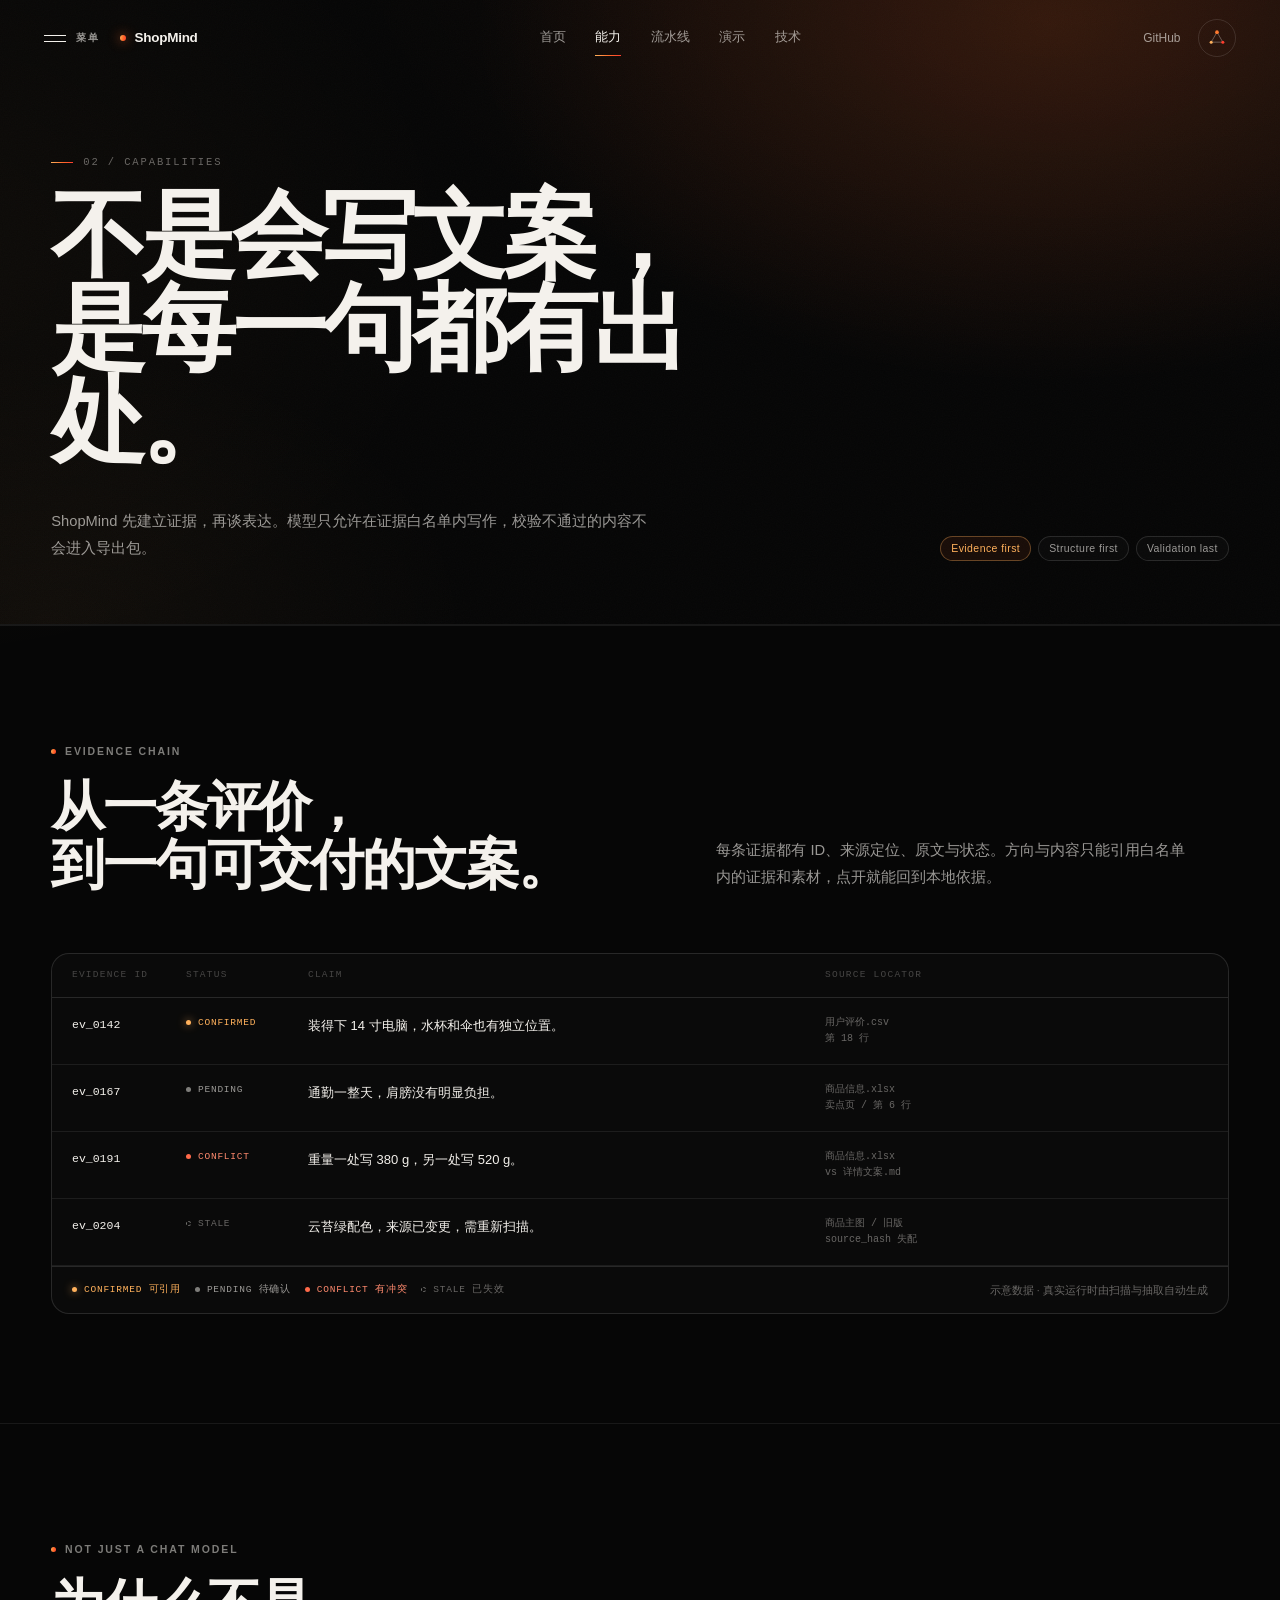
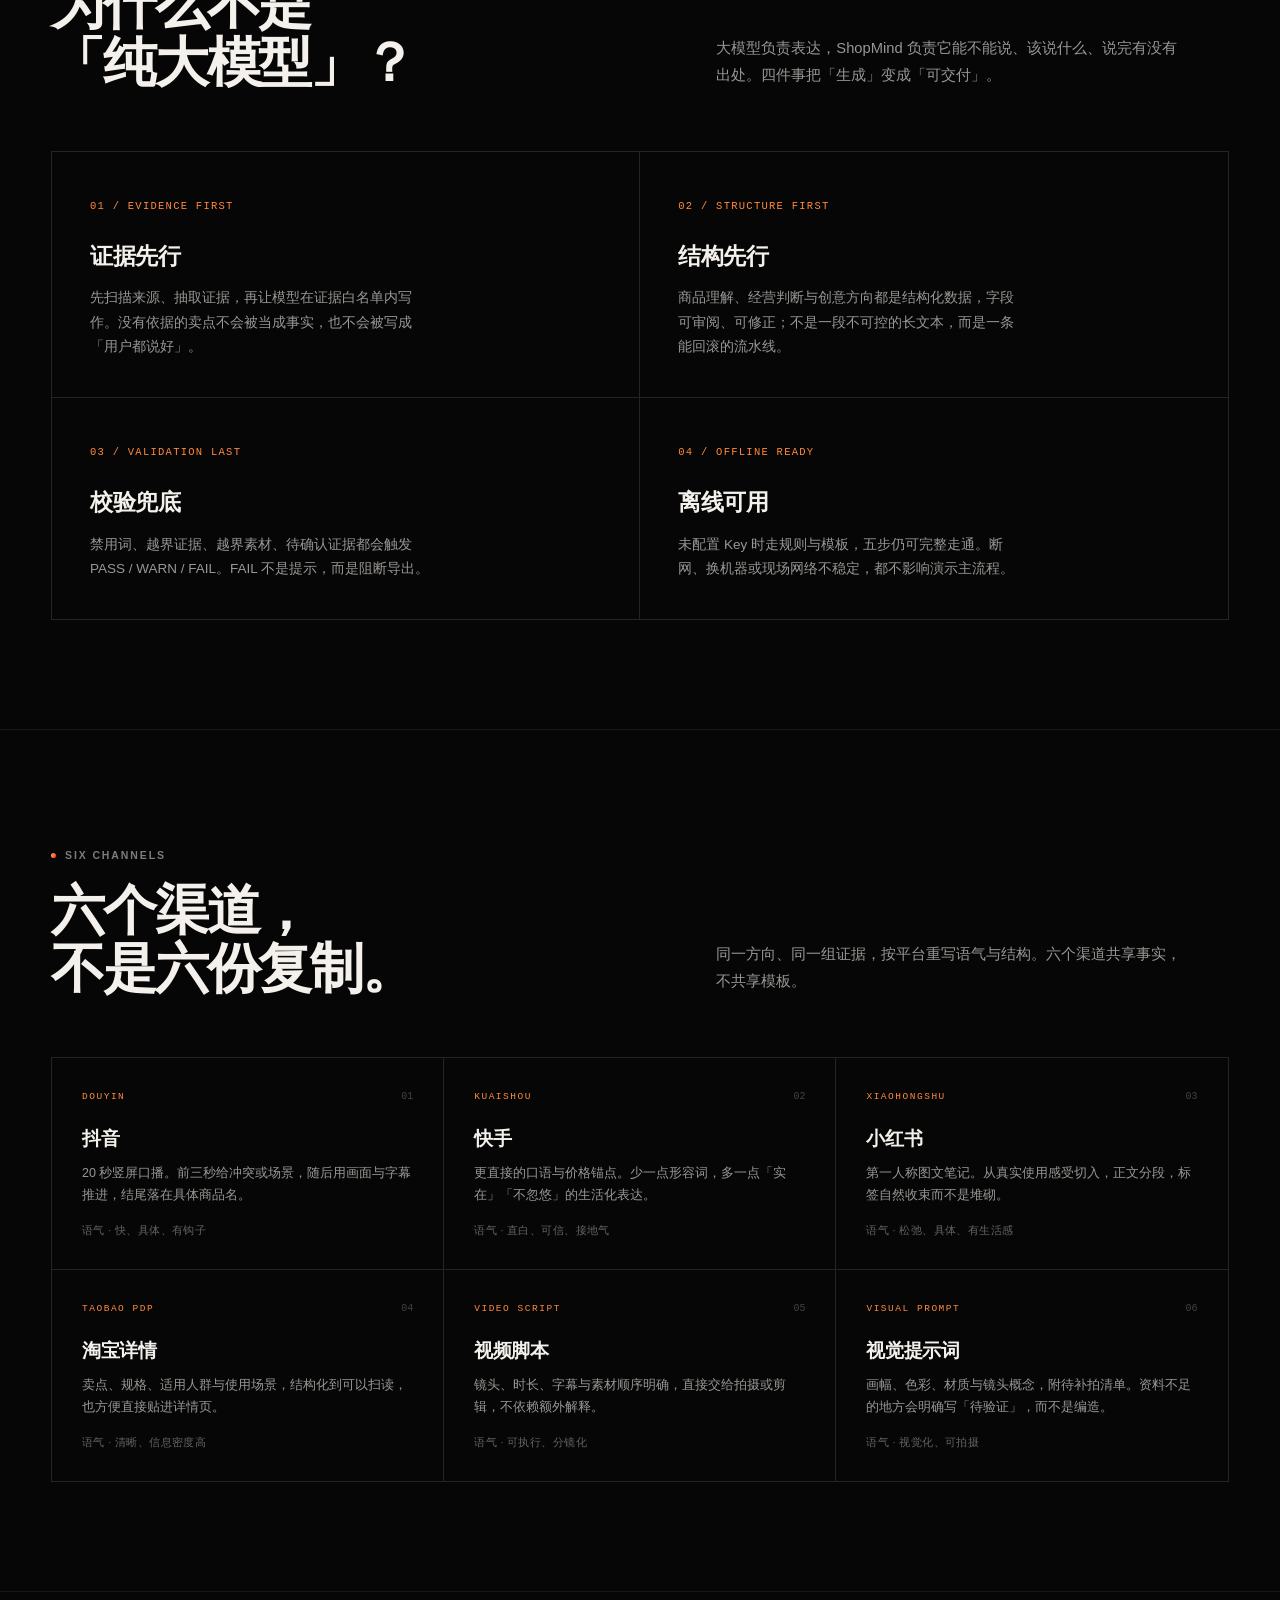
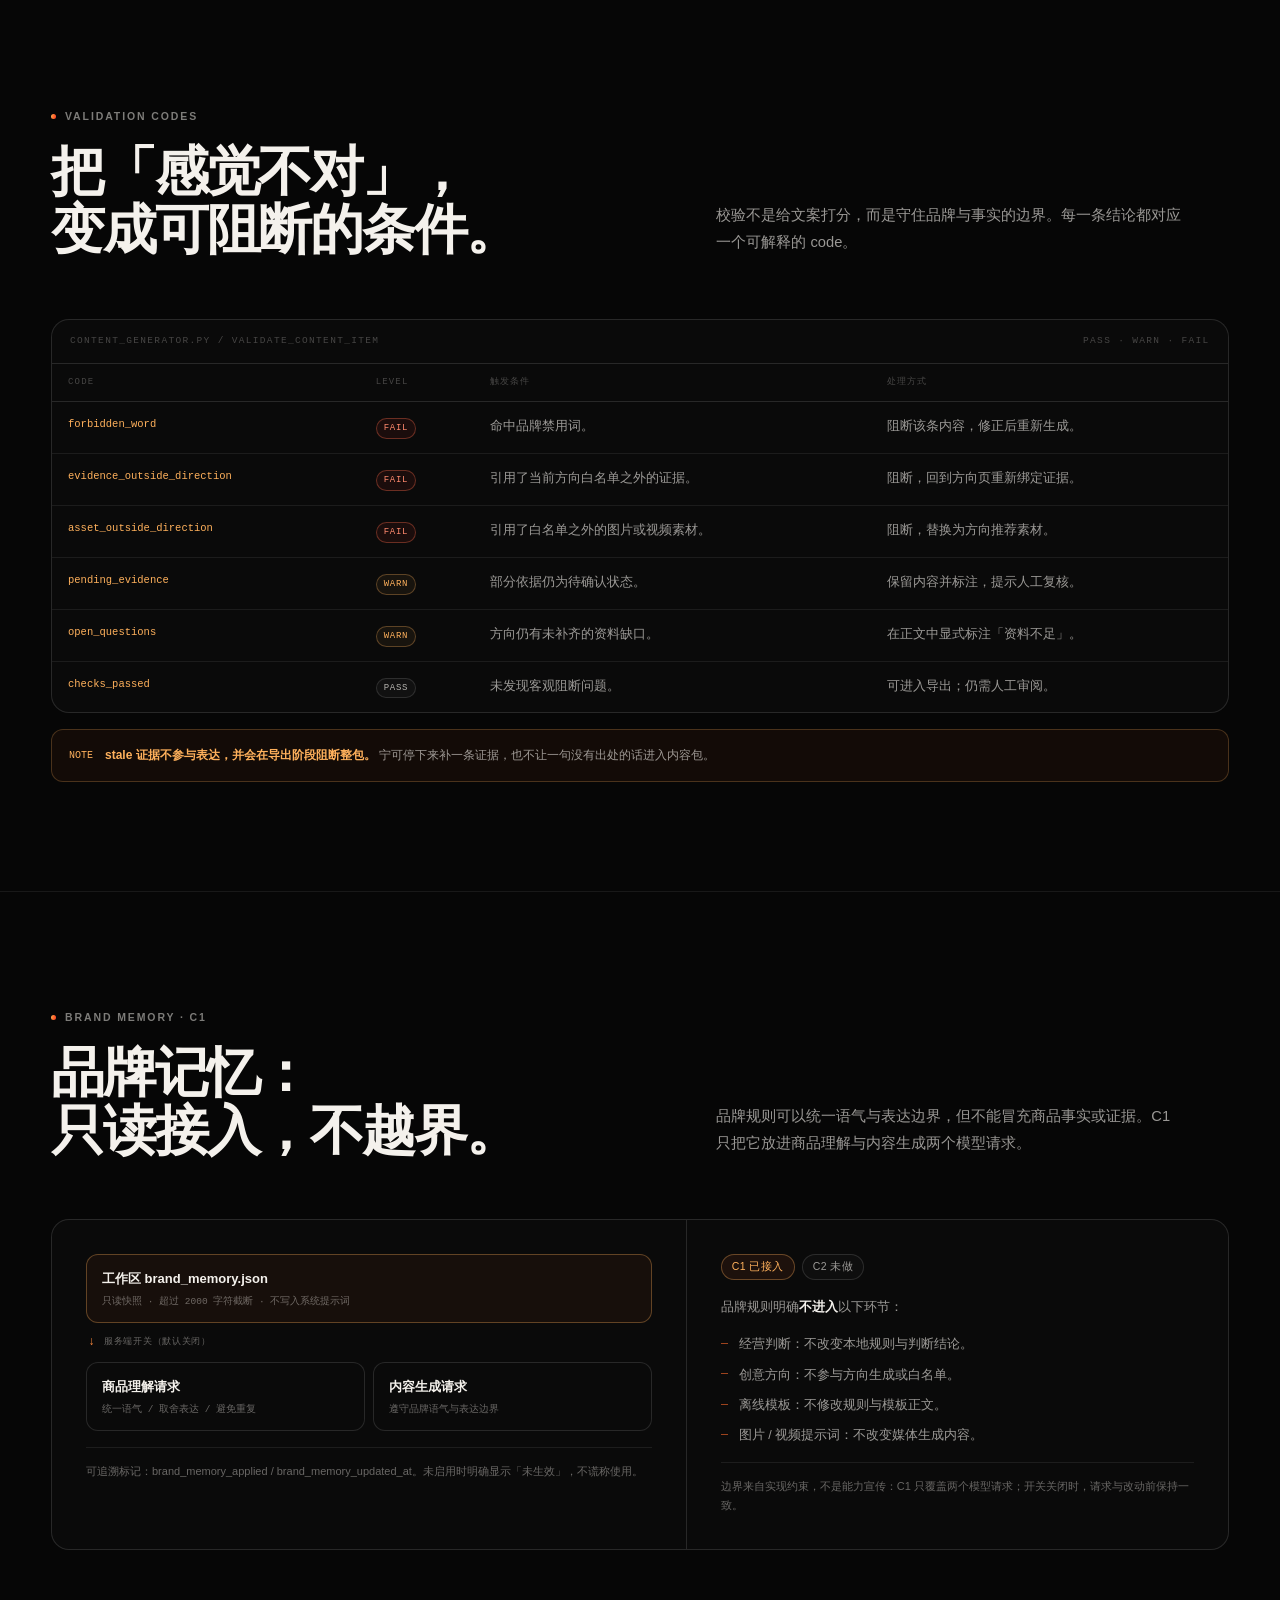
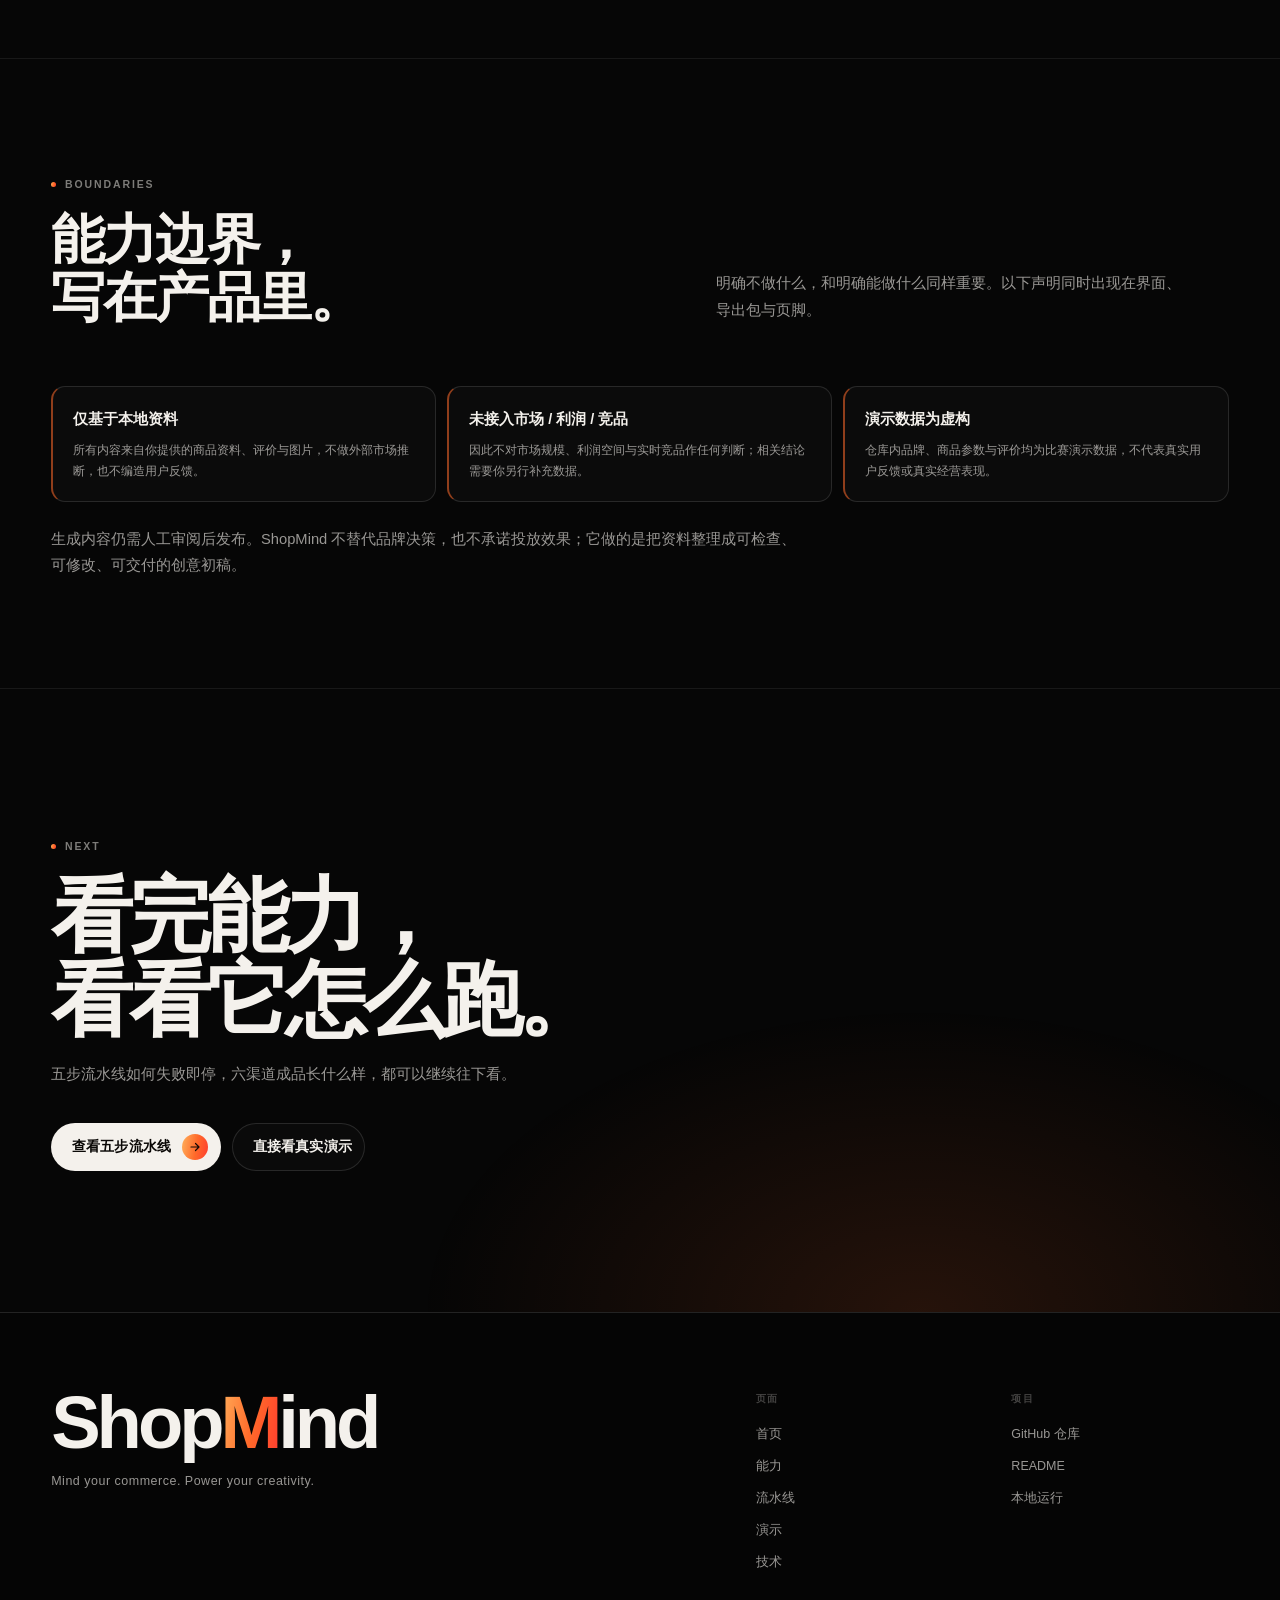
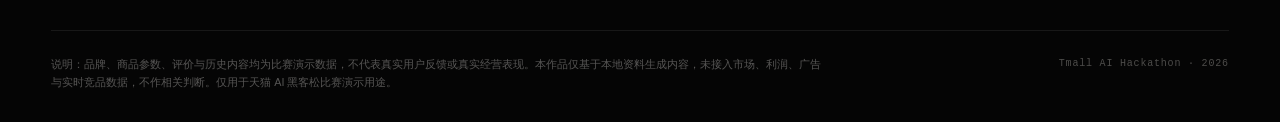
==== docs/capabilities.html @ 4673e5b2 "docs: 展示页改版为 5 页深色电影感站点，补时间预算口径 - 首页/能力/流水线/演示/技术拆为独立页面，共享深色设计系统与导航 - 首屏新增原生 Canvas 生成式橙色光场，支持减少动效与页" ====
<!DOCTYPE html>
<html lang="zh-CN">
<head>
<meta charset="UTF-8">
<meta name="viewport" content="width=device-width, initial-scale=1.0">
<title>能力 · ShopMind | 证据链、六渠道与内容校验</title>
<meta name="description" content="ShopMind 的能力不是「会写文案」，而是证据先行、结构先行、校验兜底：证据状态、六渠道输出、校验码、品牌记忆 C1 边界与合规声明。">
<link rel="stylesheet" href="./assets/site.css">
</head>
<body>
<a class="skip-link" href="#main">跳到主要内容</a>

<header class="site-header" data-header>
  <div class="header-inner">
    <div class="header-left">
      <button class="menu-toggle" type="button" aria-expanded="false" aria-controls="site-menu" data-menu-toggle>
        <span class="menu-bars" aria-hidden="true"><i></i><i></i></span>
        <span>菜单</span>
      </button>
      <a class="brand" href="index.html" aria-label="ShopMind 首页">
        <span class="brand-dot" aria-hidden="true"></span>
        <span>ShopMind</span>
      </a>
    </div>
    <nav class="desktop-nav" aria-label="主要导航">
      <a href="index.html">首页</a>
      <a href="capabilities.html" class="is-active" aria-current="page">能力</a>
      <a href="pipeline.html">流水线</a>
      <a href="demo.html">演示</a>
      <a href="tech.html">技术</a>
    </nav>
    <div class="header-right">
      <a class="header-gh" href="https://github.com/halou02/shopmind-demo" target="_blank" rel="noopener">GitHub</a>
      <a class="node-logo" href="index.html" aria-label="ShopMind 首页">
        <svg width="20" height="20" viewBox="0 0 24 24" fill="none" aria-hidden="true">
          <path d="M12 5 5 17M12 5l7 12M5 17h14" stroke="rgba(244,241,236,.42)" stroke-width=".9"/>
          <circle cx="12" cy="5" r="2.2" fill="#ff7a2f"/>
          <circle cx="5" cy="17" r="1.8" fill="#ffb15c"/>
          <circle cx="19" cy="17" r="1.8" fill="#ff3d2e"/>
        </svg>
      </a>
    </div>
  </div>
</header>

<div class="menu-overlay" id="site-menu" hidden>
  <div class="menu-inner">
    <div class="menu-top">
      <span class="menu-label">SHOPMIND / INDEX</span>
      <button class="menu-close" type="button" data-menu-close aria-label="关闭菜单">
        <span aria-hidden="true"></span><span aria-hidden="true"></span>
      </button>
    </div>
    <nav class="menu-nav" aria-label="全站导航">
      <a class="menu-link" href="index.html"><span class="num">01</span>首页<small>Home</small></a>
      <a class="menu-link" href="capabilities.html" aria-current="page"><span class="num">02</span>能力<small>Capabilities</small></a>
      <a class="menu-link" href="pipeline.html"><span class="num">03</span>流水线<small>Pipeline</small></a>
      <a class="menu-link" href="demo.html"><span class="num">04</span>演示<small>Live Demo</small></a>
      <a class="menu-link" href="tech.html"><span class="num">05</span>技术<small>Technology</small></a>
    </nav>
    <div class="menu-foot">
      <p>本地优先的 AI 商品创意导演。把你已经拥有的资料，变成一套可交付、可回溯的六渠道创意包。</p>
      <a class="btn btn-ghost btn-small" href="https://github.com/halou02/shopmind-demo" target="_blank" rel="noopener">
        GitHub 仓库
        <span class="arrow"><svg width="11" height="11" viewBox="0 0 12 12" fill="none" aria-hidden="true"><path d="M2 6h8M6.5 2.5 10 6l-3.5 3.5" stroke="currentColor" stroke-width="1.2" stroke-linecap="round" stroke-linejoin="round"/></svg></span>
      </a>
    </div>
  </div>
</div>

<main id="main" class="page-main">

  <section class="page-hero">
    <div class="container">
      <div class="page-index"><i aria-hidden="true"></i>02 / CAPABILITIES</div>
      <h1>不是会写文案，<br>是每一句都有出处。</h1>
      <div class="page-hero-foot">
        <p class="lead">ShopMind 先建立证据，再谈表达。模型只允许在证据白名单内写作，校验不通过的内容不会进入导出包。</p>
        <div class="page-meta">
          <span class="chip chip-accent">Evidence first</span>
          <span class="chip">Structure first</span>
          <span class="chip">Validation last</span>
        </div>
      </div>
    </div>
  </section>

  <!-- EVIDENCE -->
  <section class="section">
    <div class="container">
      <div class="section-head" data-reveal>
        <div>
          <p class="eyebrow"><span class="dot"></span>Evidence Chain</p>
          <h2>从一条评价，<br>到一句可交付的文案。</h2>
        </div>
        <p class="lead">每条证据都有 ID、来源定位、原文与状态。方向与内容只能引用白名单内的证据和素材，点开就能回到本地依据。</p>
      </div>

      <div class="evidence-board" data-reveal>
        <div class="evidence-head">
          <span>Evidence ID</span>
          <span>Status</span>
          <span>Claim</span>
          <span>Source locator</span>
        </div>
        <div class="evidence-row">
          <span class="ev-id">ev_0142</span>
          <span class="status confirmed"><i aria-hidden="true"></i>confirmed</span>
          <span class="ev-claim">装得下 14 寸电脑，水杯和伞也有独立位置。</span>
          <span class="ev-loc">用户评价.csv<br>第 18 行</span>
        </div>
        <div class="evidence-row">
          <span class="ev-id">ev_0167</span>
          <span class="status pending"><i aria-hidden="true"></i>pending</span>
          <span class="ev-claim">通勤一整天，肩膀没有明显负担。</span>
          <span class="ev-loc">商品信息.xlsx<br>卖点页 / 第 6 行</span>
        </div>
        <div class="evidence-row">
          <span class="ev-id">ev_0191</span>
          <span class="status conflict"><i aria-hidden="true"></i>conflict</span>
          <span class="ev-claim">重量一处写 380 g，另一处写 520 g。</span>
          <span class="ev-loc">商品信息.xlsx<br>vs 详情文案.md</span>
        </div>
        <div class="evidence-row">
          <span class="ev-id">ev_0204</span>
          <span class="status stale"><i aria-hidden="true"></i>stale</span>
          <span class="ev-claim">云苔绿配色，来源已变更，需重新扫描。</span>
          <span class="ev-loc">商品主图 / 旧版<br>source_hash 失配</span>
        </div>
        <div class="evidence-foot">
          <div class="legend">
            <span class="status confirmed"><i aria-hidden="true"></i>confirmed 可引用</span>
            <span class="status pending"><i aria-hidden="true"></i>pending 待确认</span>
            <span class="status conflict"><i aria-hidden="true"></i>conflict 有冲突</span>
            <span class="status stale"><i aria-hidden="true"></i>stale 已失效</span>
          </div>
          <span>示意数据 · 真实运行时由扫描与抽取自动生成</span>
        </div>
      </div>
    </div>
  </section>

  <!-- WHY NOT PURE LLM -->
  <section class="section">
    <div class="container">
      <div class="section-head" data-reveal>
        <div>
          <p class="eyebrow"><span class="dot"></span>Not Just a Chat Model</p>
          <h2>为什么不是<br>「纯大模型」？</h2>
        </div>
        <p class="lead">大模型负责表达，ShopMind 负责它能不能说、该说什么、说完有没有出处。四件事把「生成」变成「可交付」。</p>
      </div>

      <div class="principle-grid" data-reveal>
        <div class="principle">
          <span class="p-num">01 / EVIDENCE FIRST</span>
          <h3>证据先行</h3>
          <p>先扫描来源、抽取证据，再让模型在证据白名单内写作。没有依据的卖点不会被当成事实，也不会被写成「用户都说好」。</p>
        </div>
        <div class="principle">
          <span class="p-num">02 / STRUCTURE FIRST</span>
          <h3>结构先行</h3>
          <p>商品理解、经营判断与创意方向都是结构化数据，字段可审阅、可修正；不是一段不可控的长文本，而是一条能回滚的流水线。</p>
        </div>
        <div class="principle">
          <span class="p-num">03 / VALIDATION LAST</span>
          <h3>校验兜底</h3>
          <p>禁用词、越界证据、越界素材、待确认证据都会触发 PASS / WARN / FAIL。FAIL 不是提示，而是阻断导出。</p>
        </div>
        <div class="principle">
          <span class="p-num">04 / OFFLINE READY</span>
          <h3>离线可用</h3>
          <p>未配置 Key 时走规则与模板，五步仍可完整走通。断网、换机器或现场网络不稳定，都不影响演示主流程。</p>
        </div>
      </div>
    </div>
  </section>

  <!-- SIX CHANNELS -->
  <section class="section">
    <div class="container">
      <div class="section-head" data-reveal>
        <div>
          <p class="eyebrow"><span class="dot"></span>Six Channels</p>
          <h2>六个渠道，<br>不是六份复制。</h2>
        </div>
        <p class="lead">同一方向、同一组证据，按平台重写语气与结构。六个渠道共享事实，不共享模板。</p>
      </div>

      <div class="channel-grid" data-reveal>
        <div class="channel-cell">
          <div class="ch-top"><span class="ch-en">Douyin</span><span class="ch-num">01</span></div>
          <h3>抖音</h3>
          <p>20 秒竖屏口播。前三秒给冲突或场景，随后用画面与字幕推进，结尾落在具体商品名。</p>
          <div class="ch-out">语气 · 快、具体、有钩子</div>
        </div>
        <div class="channel-cell">
          <div class="ch-top"><span class="ch-en">Kuaishou</span><span class="ch-num">02</span></div>
          <h3>快手</h3>
          <p>更直接的口语与价格锚点。少一点形容词，多一点「实在」「不忽悠」的生活化表达。</p>
          <div class="ch-out">语气 · 直白、可信、接地气</div>
        </div>
        <div class="channel-cell">
          <div class="ch-top"><span class="ch-en">Xiaohongshu</span><span class="ch-num">03</span></div>
          <h3>小红书</h3>
          <p>第一人称图文笔记。从真实使用感受切入，正文分段，标签自然收束而不是堆砌。</p>
          <div class="ch-out">语气 · 松弛、具体、有生活感</div>
        </div>
        <div class="channel-cell">
          <div class="ch-top"><span class="ch-en">Taobao PDP</span><span class="ch-num">04</span></div>
          <h3>淘宝详情</h3>
          <p>卖点、规格、适用人群与使用场景，结构化到可以扫读，也方便直接贴进详情页。</p>
          <div class="ch-out">语气 · 清晰、信息密度高</div>
        </div>
        <div class="channel-cell">
          <div class="ch-top"><span class="ch-en">Video Script</span><span class="ch-num">05</span></div>
          <h3>视频脚本</h3>
          <p>镜头、时长、字幕与素材顺序明确，直接交给拍摄或剪辑，不依赖额外解释。</p>
          <div class="ch-out">语气 · 可执行、分镜化</div>
        </div>
        <div class="channel-cell">
          <div class="ch-top"><span class="ch-en">Visual Prompt</span><span class="ch-num">06</span></div>
          <h3>视觉提示词</h3>
          <p>画幅、色彩、材质与镜头概念，附待补拍清单。资料不足的地方会明确写「待验证」，而不是编造。</p>
          <div class="ch-out">语气 · 视觉化、可拍摄</div>
        </div>
      </div>
    </div>
  </section>

  <!-- VALIDATION -->
  <section class="section">
    <div class="container">
      <div class="section-head" data-reveal>
        <div>
          <p class="eyebrow"><span class="dot"></span>Validation Codes</p>
          <h2>把「感觉不对」，<br>变成可阻断的条件。</h2>
        </div>
        <p class="lead">校验不是给文案打分，而是守住品牌与事实的边界。每一条结论都对应一个可解释的 code。</p>
      </div>

      <div class="code-wrap" data-reveal>
        <div class="code-head">
          <span>content_generator.py / validate_content_item</span>
          <span>PASS · WARN · FAIL</span>
        </div>
        <table class="code-table">
          <thead>
            <tr>
              <th>Code</th>
              <th>Level</th>
              <th>触发条件</th>
              <th>处理方式</th>
            </tr>
          </thead>
          <tbody>
            <tr>
              <td><code>forbidden_word</code></td>
              <td><span class="level fail">FAIL</span></td>
              <td>命中品牌禁用词。</td>
              <td>阻断该条内容，修正后重新生成。</td>
            </tr>
            <tr>
              <td><code>evidence_outside_direction</code></td>
              <td><span class="level fail">FAIL</span></td>
              <td>引用了当前方向白名单之外的证据。</td>
              <td>阻断，回到方向页重新绑定证据。</td>
            </tr>
            <tr>
              <td><code>asset_outside_direction</code></td>
              <td><span class="level fail">FAIL</span></td>
              <td>引用了白名单之外的图片或视频素材。</td>
              <td>阻断，替换为方向推荐素材。</td>
            </tr>
            <tr>
              <td><code>pending_evidence</code></td>
              <td><span class="level warn">WARN</span></td>
              <td>部分依据仍为待确认状态。</td>
              <td>保留内容并标注，提示人工复核。</td>
            </tr>
            <tr>
              <td><code>open_questions</code></td>
              <td><span class="level warn">WARN</span></td>
              <td>方向仍有未补齐的资料缺口。</td>
              <td>在正文中显式标注「资料不足」。</td>
            </tr>
            <tr>
              <td><code>checks_passed</code></td>
              <td><span class="level pass">PASS</span></td>
              <td>未发现客观阻断问题。</td>
              <td>可进入导出；仍需人工审阅。</td>
            </tr>
          </tbody>
        </table>
      </div>

      <div class="callout mt-16" data-reveal>
        <span class="co-mark">NOTE</span>
        <span><b>stale 证据不参与表达，并会在导出阶段阻断整包。</b> 宁可停下来补一条证据，也不让一句没有出处的话进入内容包。</span>
      </div>
    </div>
  </section>

  <!-- BRAND MEMORY -->
  <section class="section">
    <div class="container">
      <div class="section-head" data-reveal>
        <div>
          <p class="eyebrow"><span class="dot"></span>Brand Memory · C1</p>
          <h2>品牌记忆：<br>只读接入，不越界。</h2>
        </div>
        <p class="lead">品牌规则可以统一语气与表达边界，但不能冒充商品事实或证据。C1 只把它放进商品理解与内容生成两个模型请求。</p>
      </div>

      <div class="memory-panel" data-reveal>
        <div class="memory-flow">
          <div class="mem-node primary">
            <b>工作区 brand_memory.json</b>
            <span>只读快照 · 超过 2000 字符截断 · 不写入系统提示词</span>
          </div>
          <div class="mem-arrow">服务端开关（默认关闭）</div>
          <div class="mem-branch">
            <div class="mem-node">
              <b>商品理解请求</b>
              <span>统一语气 / 取舍表达 / 避免重复</span>
            </div>
            <div class="mem-node">
              <b>内容生成请求</b>
              <span>遵守品牌语气与表达边界</span>
            </div>
          </div>
          <div class="memory-note">可追溯标记：brand_memory_applied / brand_memory_updated_at。未启用时明确显示「未生效」，不谎称使用。</div>
        </div>
        <div class="memory-boundary">
          <div class="chip-row">
            <span class="chip chip-accent">C1 已接入</span>
            <span class="chip">C2 未做</span>
          </div>
          <p class="lead mt-16 fs-12">品牌规则明确<strong class="ink">不进入</strong>以下环节：</p>
          <ul class="boundary-list">
            <li>经营判断：不改变本地规则与判断结论。</li>
            <li>创意方向：不参与方向生成或白名单。</li>
            <li>离线模板：不修改规则与模板正文。</li>
            <li>图片 / 视频提示词：不改变媒体生成内容。</li>
          </ul>
          <div class="memory-note">边界来自实现约束，不是能力宣传：C1 只覆盖两个模型请求；开关关闭时，请求与改动前保持一致。</div>
        </div>
      </div>
    </div>
  </section>

  <!-- BOUNDARY -->
  <section class="section">
    <div class="container">
      <div class="section-head" data-reveal>
        <div>
          <p class="eyebrow"><span class="dot"></span>Boundaries</p>
          <h2>能力边界，<br>写在产品里。</h2>
        </div>
        <p class="lead">明确不做什么，和明确能做什么同样重要。以下声明同时出现在界面、导出包与页脚。</p>
      </div>

      <div class="boundary-grid" data-reveal>
        <div class="boundary-card">
          <h3>仅基于本地资料</h3>
          <p>所有内容来自你提供的商品资料、评价与图片，不做外部市场推断，也不编造用户反馈。</p>
        </div>
        <div class="boundary-card">
          <h3>未接入市场 / 利润 / 竞品</h3>
          <p>因此不对市场规模、利润空间与实时竞品作任何判断；相关结论需要你另行补充数据。</p>
        </div>
        <div class="boundary-card">
          <h3>演示数据为虚构</h3>
          <p>仓库内品牌、商品参数与评价均为比赛演示数据，不代表真实用户反馈或真实经营表现。</p>
        </div>
      </div>

      <p class="lead mt-24 maxw-760" data-reveal>生成内容仍需人工审阅后发布。ShopMind 不替代品牌决策，也不承诺投放效果；它做的是把资料整理成可检查、可修改、可交付的创意初稿。</p>
    </div>
  </section>

  <section class="final-cta">
    <div class="container">
      <p class="eyebrow" data-reveal><span class="dot"></span>Next</p>
      <h2 data-reveal>看完能力，<br>看看它怎么跑。</h2>
      <p class="lead" data-reveal>五步流水线如何失败即停，六渠道成品长什么样，都可以继续往下看。</p>
      <div class="cta-actions" data-reveal>
        <a class="btn btn-light" href="pipeline.html">
          查看五步流水线
          <span class="arrow"><svg width="12" height="12" viewBox="0 0 12 12" fill="none" aria-hidden="true"><path d="M2 6h8M6.5 2.5 10 6l-3.5 3.5" stroke="currentColor" stroke-width="1.2" stroke-linecap="round" stroke-linejoin="round"/></svg></span>
        </a>
        <a class="btn btn-ghost" href="demo.html">直接看真实演示</a>
      </div>
    </div>
  </section>

</main>

<footer class="site-footer">
  <div class="container">
    <div class="footer-top">
      <div>
        <p class="footer-word">Shop<span class="wm-m">M</span>ind</p>
        <p class="footer-line">Mind your commerce. Power your creativity.</p>
      </div>
      <div class="footer-cols">
        <div>
          <p class="footer-label">页面</p>
          <a href="index.html">首页</a>
          <a href="capabilities.html">能力</a>
          <a href="pipeline.html">流水线</a>
          <a href="demo.html">演示</a>
          <a href="tech.html">技术</a>
        </div>
        <div>
          <p class="footer-label">项目</p>
          <a href="https://github.com/halou02/shopmind-demo" target="_blank" rel="noopener">GitHub 仓库</a>
          <a href="https://github.com/halou02/shopmind-demo#readme" target="_blank" rel="noopener">README</a>
          <a href="tech.html#run">本地运行</a>
        </div>
      </div>
    </div>
    <div class="footer-bottom">
      <p class="disclaimer">说明：品牌、商品参数、评价与历史内容均为比赛演示数据，不代表真实用户反馈或真实经营表现。本作品仅基于本地资料生成内容，未接入市场、利润、广告与实时竞品数据，不作相关判断。仅用于天猫 AI 黑客松比赛演示用途。</p>
      <p class="copyright">Tmall AI Hackathon · 2026</p>
    </div>
  </div>
</footer>

<script src="./assets/site.js" defer></script>
</body>
</html>
---- docs/assets/site.css ----
/* ==========================================================================
   ShopMind — site.css
   Dark cinematic design system for the 5-page GitHub Pages showcase.
   No external fonts, no build step.
   ========================================================================== */

:root{
  --bg:#060606;
  --bg-2:#0b0b0c;
  --bg-3:#101011;
  --ink:#f4f1ec;
  --muted:rgba(244,241,236,.62);
  --faint:rgba(244,241,236,.4);
  --ghost:rgba(244,241,236,.26);
  --line:rgba(255,255,255,.12);
  --line-soft:rgba(255,255,255,.075);
  --card:rgba(255,255,255,.035);
  --card-hover:rgba(255,255,255,.05);
  --orange:#ff8a3d;
  --orange-bright:#ffb15c;
  --orange-deep:#ff6a2a;
  --red:#ff3d2e;
  --grad:linear-gradient(100deg,#ffb15c 0%,#ff6a2a 54%,#ff3d2e 100%);
  --r:18px;
  --r-lg:24px;
  --sans:"Segoe UI","PingFang SC","Microsoft YaHei",sans-serif;
  --mono:ui-monospace,SFMono-Regular,Menlo,Consolas,"Liberation Mono",monospace;
  --max:1320px;
  --pad:clamp(20px,4vw,56px);
  --ease:cubic-bezier(.22,.61,.36,1);
}

*,*::before,*::after{box-sizing:border-box}
[hidden]{display:none!important}
html{-webkit-text-size-adjust:100%;scroll-behavior:smooth}
body{
  margin:0;
  background:
    radial-gradient(1200px 760px at 84% -12%, rgba(255,106,42,.06), transparent 62%),
    radial-gradient(900px 700px at -6% 28%, rgba(255,177,92,.035), transparent 60%),
    var(--bg);
  background-attachment:fixed;
  color:var(--ink);
  font-family:var(--sans);
  font-size:16px;
  line-height:1.75;
  -webkit-font-smoothing:antialiased;
  text-rendering:optimizeLegibility;
  overflow-x:hidden;
}
img,video{display:block;max-width:100%}
a{color:inherit;text-decoration:none}
button{font:inherit;color:inherit}
ul,ol{margin:0;padding:0}
p{margin:0}
h1,h2,h3,h4{font-weight:800}
code,kbd,samp{font-family:var(--mono)}
::selection{background:#ff6a2a;color:#0a0604}
:focus-visible{outline:2px solid var(--orange-bright);outline-offset:3px;border-radius:4px}

.container{
  width:100%;
  max-width:var(--max);
  margin:0 auto;
  padding-inline:var(--pad);
}
.skip-link{
  position:fixed;left:16px;top:-80px;z-index:200;
  background:var(--ink);color:#090705;padding:10px 16px;border-radius:999px;
  font-size:13px;font-weight:700;transition:top .2s;
}
.skip-link:focus{top:14px}

/* ---------- Typography utilities ---------- */
.eyebrow{
  display:inline-flex;align-items:center;gap:9px;
  margin:0;font-size:10.5px;font-weight:700;line-height:1.4;
  letter-spacing:.18em;text-transform:uppercase;
  color:rgba(244,241,236,.5);
}
.eyebrow .dot{width:5px;height:5px;border-radius:50%;background:var(--grad);flex:0 0 auto}
.text-grad{
  background:var(--grad);
  -webkit-background-clip:text;background-clip:text;
  color:transparent;
}
@supports not ((-webkit-background-clip:text) or (background-clip:text)){
  .text-grad{color:var(--orange-deep);background:none}
}
.mono{font-family:var(--mono)}
.muted{color:var(--muted)}
.lead{font-size:clamp(14.5px,1.15vw,16.5px);line-height:1.8;color:var(--muted)}
.micro{font-size:11px;letter-spacing:.08em;color:var(--faint);line-height:1.6}

/* ---------- Buttons ---------- */
.btn{
  display:inline-flex;align-items:center;justify-content:center;gap:11px;
  min-height:46px;padding:10px 12px 10px 20px;
  border:1px solid transparent;border-radius:999px;
  font-size:13.5px;font-weight:650;line-height:1;letter-spacing:.01em;
  transition:background .22s,border-color .22s,color .22s,transform .22s;
  cursor:pointer;
}
.btn .arrow{
  width:26px;height:26px;border-radius:50%;
  display:grid;place-items:center;flex:0 0 auto;
  background:var(--grad);color:#140a05;
  transition:transform .25s var(--ease);
}
.btn:hover .arrow{transform:translateX(2px)}
.btn-light{background:var(--ink);color:#0a0806}
.btn-light:hover{background:#fff;transform:translateY(-1px)}
.btn-ghost{background:rgba(255,255,255,.02);border-color:var(--line);color:var(--ink)}
.btn-ghost:hover{border-color:rgba(255,255,255,.3);background:rgba(255,255,255,.055)}
.btn-ghost .arrow{background:rgba(255,255,255,.1);color:var(--ink)}
.btn-small{min-height:40px;padding:8px 10px 8px 16px;font-size:12.5px}
.text-link{
  display:inline-flex;align-items:center;gap:8px;
  font-size:12.5px;font-weight:600;color:var(--ink);
  border-bottom:1px solid rgba(255,177,92,.42);padding-bottom:3px;
  transition:color .2s,border-color .2s;
}
.text-link:hover{color:var(--orange-bright);border-color:var(--orange-deep)}
.text-link svg{flex:0 0 auto}

/* ---------- Header ---------- */
.site-header{
  position:fixed;inset:0 0 auto;z-index:80;
  border-bottom:1px solid transparent;
  transition:background .28s,border-color .28s,backdrop-filter .28s;
}
.site-header.is-scrolled{
  background:rgba(6,6,6,.78);
  border-bottom-color:var(--line);
  -webkit-backdrop-filter:blur(16px);backdrop-filter:blur(16px);
}
.header-inner{
  display:flex;align-items:center;justify-content:space-between;gap:24px;
  height:76px;max-width:1440px;margin:0 auto;
  padding-inline:clamp(18px,3.4vw,48px);
}
.header-left{display:flex;align-items:center;gap:20px;min-width:0}
.menu-toggle{
  display:inline-flex;align-items:center;gap:10px;
  background:none;border:0;padding:8px 0;cursor:pointer;
  color:var(--muted);font-size:10px;font-weight:700;
  letter-spacing:.2em;text-transform:uppercase;
  transition:color .2s;
}
.menu-toggle:hover{color:var(--ink)}
.menu-bars{width:22px;display:grid;gap:5px}
.menu-bars i{display:block;height:1px;background:var(--ink)}
.brand{display:inline-flex;align-items:center;gap:9px;font-size:13.5px;font-weight:800;letter-spacing:-.02em;white-space:nowrap}
.brand-dot{width:6px;height:6px;border-radius:50%;background:var(--grad);box-shadow:0 0 12px rgba(255,106,42,.85)}
.desktop-nav{display:flex;align-items:center;gap:clamp(16px,2.3vw,34px);font-size:12.5px;color:var(--muted)}
.desktop-nav a{position:relative;padding:7px 0;transition:color .2s}
.desktop-nav a::after{
  content:"";position:absolute;left:0;right:100%;bottom:0;height:1px;
  background:var(--grad);transition:right .28s var(--ease);
}
.desktop-nav a:hover{color:var(--ink)}
.desktop-nav a.is-active{color:var(--ink)}
.desktop-nav a.is-active::after{right:0}
.header-right{display:flex;align-items:center;gap:18px}
.header-gh{font-size:12px;color:var(--muted);transition:color .2s}
.header-gh:hover{color:var(--ink)}
.node-logo{
  width:38px;height:38px;border:1px solid var(--line);border-radius:50%;
  display:grid;place-items:center;
  transition:border-color .22s,transform .35s var(--ease),background .22s;
}
.node-logo:hover{border-color:rgba(255,106,42,.68);background:rgba(255,106,42,.06);transform:rotate(9deg)}
@media(max-width:980px){
  .desktop-nav,.header-gh{display:none}
}

/* ---------- Menu overlay ---------- */
.menu-overlay{
  position:fixed;inset:0;z-index:120;
  background:#070707;overflow-y:auto;
  opacity:0;transition:opacity .28s ease;
}
.menu-overlay.is-open{opacity:1}
.menu-inner{
  max-width:1280px;min-height:100%;margin:0 auto;
  padding:clamp(22px,4vw,48px);
  display:flex;flex-direction:column;gap:clamp(26px,4vh,48px);
}
.menu-top{display:flex;align-items:center;justify-content:space-between;gap:20px}
.menu-label{font-family:var(--mono);font-size:10.5px;letter-spacing:.18em;color:var(--ghost)}
.menu-close{
  position:relative;width:44px;height:44px;border-radius:50%;
  border:1px solid var(--line);background:none;cursor:pointer;
  transition:border-color .2s,background .2s;
}
.menu-close:hover{border-color:rgba(255,255,255,.3);background:rgba(255,255,255,.04)}
.menu-close span{position:absolute;left:50%;top:50%;width:16px;height:1px;background:var(--ink)}
.menu-close span:first-child{transform:translate(-50%,-50%) rotate(45deg)}
.menu-close span:last-child{transform:translate(-50%,-50%) rotate(-45deg)}
.menu-nav{display:flex;flex-direction:column;flex:1;justify-content:center}
.menu-link{
  display:flex;align-items:baseline;gap:clamp(12px,2vw,22px);
  padding:clamp(9px,1.5vh,15px) 0;
  border-bottom:1px solid var(--line-soft);
  color:rgba(244,241,236,.5);
  font-size:clamp(30px,5.6vw,62px);font-weight:850;
  letter-spacing:-.045em;line-height:1.08;
  transition:color .2s,padding-left .25s var(--ease);
}
.menu-link .num{font-family:var(--mono);font-size:10.5px;font-weight:500;letter-spacing:.1em;color:var(--ghost)}
.menu-link small{margin-left:auto;font-family:var(--mono);font-size:10px;letter-spacing:.18em;text-transform:uppercase;color:var(--ghost)}
.menu-link:hover{padding-left:8px;color:var(--ink)}
.menu-link[aria-current="page"]{color:var(--ink)}
.menu-link[aria-current="page"] .num{color:var(--orange)}
.menu-foot{
  display:flex;align-items:flex-end;justify-content:space-between;gap:32px;
  border-top:1px solid var(--line);padding-top:22px;
}
.menu-foot p{max-width:360px;font-size:12.5px;color:var(--muted)}
body.menu-open{overflow:hidden}
@media(max-width:620px){
  .menu-link small{display:none}
  .menu-foot{flex-direction:column;align-items:flex-start;gap:18px}
}

/* ---------- Hero (home) ---------- */
.hero{
  position:relative;isolation:isolate;overflow:hidden;
  min-height:100svh;display:flex;flex-direction:column;
}
.hero-canvas{
  position:absolute;inset:0;z-index:0;
  width:100%;height:100%;
  opacity:.58;mix-blend-mode:screen;pointer-events:none;
  -webkit-mask-image:radial-gradient(120% 100% at 62% 30%,#000 28%,transparent 82%);
  mask-image:radial-gradient(120% 100% at 62% 30%,#000 28%,transparent 82%);
}
.hero-tint{
  position:absolute;inset:0;z-index:1;pointer-events:none;
  background:
    radial-gradient(920px 640px at 74% 16%, rgba(255,106,42,.17), transparent 64%),
    radial-gradient(680px 520px at 6% 86%, rgba(255,177,92,.055), transparent 62%),
    linear-gradient(180deg,rgba(6,6,6,.08) 0%,rgba(6,6,6,.02) 42%,rgba(6,6,6,.82) 100%);
}
.hero::after{
  content:"";position:absolute;inset:0;z-index:2;pointer-events:none;opacity:.05;
  background-image:url("data:image/svg+xml,%3Csvg xmlns='http://www.w3.org/2000/svg' width='140' height='140'%3E%3Cfilter id='n'%3E%3CfeTurbulence type='fractalNoise' baseFrequency='.85' numOctaves='2' stitchTiles='stitch'/%3E%3C/filter%3E%3Crect width='100%25' height='100%25' filter='url(%23n)' opacity='.55'/%3E%3C/svg%3E");
}
.hero-inner{
  position:relative;z-index:3;
  width:100%;max-width:1440px;min-height:100svh;margin:0 auto;
  padding:clamp(94px,12vh,132px) clamp(20px,4vw,56px) 26px;
  display:flex;flex-direction:column;justify-content:space-between;
  gap:clamp(28px,4.5vh,56px);
}
.hero-head{padding-top:clamp(4px,3vh,36px)}
.hero-wordmark{
  margin:14px 0 0;
  display:flex;flex-direction:column;gap:.04em;
  font-size:clamp(62px,12.4vw,190px);
  font-weight:900;line-height:.86;letter-spacing:-.055em;
}
.wm-line{display:block;white-space:nowrap}
.wm-m{
  background:var(--grad);
  -webkit-background-clip:text;background-clip:text;
  color:transparent;
}
@supports not ((-webkit-background-clip:text) or (background-clip:text)){
  .wm-m{color:var(--orange-deep);background:none}
}
.wm-sub{display:flex;align-items:baseline;gap:clamp(12px,2vw,26px);margin-top:.04em}
.wm-ai{font-size:clamp(40px,5.9vw,90px);font-weight:900;line-height:.9;letter-spacing:-.04em}
.wm-cn{
  font-size:clamp(9px,.85vw,11.5px);font-weight:600;line-height:1.6;
  letter-spacing:.22em;text-transform:uppercase;color:var(--faint);
  padding-bottom:.55em;
}
.hero-lower{
  display:grid;grid-template-columns:minmax(0,1fr) minmax(260px,360px);
  gap:clamp(28px,5vw,72px);align-items:end;
}
.hero-tagline .tag-en{
  margin:0;font-size:clamp(20px,2.35vw,30px);font-weight:600;
  line-height:1.3;letter-spacing:-.025em;
}
.hero-tagline .tag-en span{color:var(--muted)}
.hero-tagline .tag-cn{margin-top:10px;font-size:12.5px;letter-spacing:.04em;color:var(--faint)}
.hero-cta{display:flex;flex-wrap:wrap;gap:10px;margin-top:clamp(18px,3vh,28px)}
.hero-aside{justify-self:end;max-width:360px;padding-bottom:4px}
.hero-aside p:not(.eyebrow){margin-top:12px;font-size:13px;line-height:1.8;color:var(--muted)}
.hero-aside .text-link{margin-top:16px}
.hero-products{
  display:grid;grid-template-columns:repeat(4,1fr);gap:12px;
  margin-top:clamp(22px,3.5vh,42px);
}
.hero-products figure{
  position:relative;margin:0;height:clamp(108px,14.5vh,166px);
  border:1px solid rgba(255,255,255,.09);border-radius:14px;overflow:hidden;
  background:var(--bg-2);
}
.hero-products img{
  width:100%;height:100%;object-fit:cover;
  filter:saturate(.9) contrast(1.03);
  transition:transform .7s var(--ease),filter .4s;
}
.hero-products figure:hover img{transform:scale(1.035);filter:saturate(1) contrast(1.04)}
.hero-products figure::after{
  content:"";position:absolute;inset:0;pointer-events:none;
  background:linear-gradient(180deg,transparent 48%,rgba(0,0,0,.62));
}
.hero-products figcaption{
  position:absolute;left:11px;right:11px;bottom:9px;z-index:2;
  font-family:var(--mono);font-size:9.5px;letter-spacing:.12em;
  text-transform:uppercase;color:rgba(244,241,236,.72);
}
@media(max-width:820px){
  .hero-canvas{
    opacity:.42;
    -webkit-mask-image:radial-gradient(128% 64% at 72% 6%,#000 10%,transparent 74%);
    mask-image:radial-gradient(128% 64% at 72% 6%,#000 10%,transparent 74%);
  }
  .hero-tint{
    background:
      radial-gradient(560px 400px at 80% 4%, rgba(255,106,42,.13), transparent 66%),
      linear-gradient(180deg,rgba(6,6,6,.14) 0%,rgba(6,6,6,.05) 46%,rgba(6,6,6,.86) 100%);
  }
  .hero-inner{min-height:auto;padding-top:100px;padding-bottom:22px}
  .hero-lower{grid-template-columns:1fr;gap:26px}
  .hero-lower > *{min-width:0}
  .hero-aside{justify-self:stretch;max-width:460px;width:100%}
  .hero-products{grid-template-columns:1fr 1fr;min-width:0}
  .hero-products figure{height:clamp(108px,18vw,150px)}
}
@media(max-width:480px){
  .wm-cn{display:none}
  .hero-cta .btn{width:100%}
}

/* ---------- Page hero (sub pages) ---------- */
.page-hero{
  position:relative;isolation:isolate;overflow:hidden;
  padding:clamp(138px,17vh,196px) 0 clamp(52px,7vh,88px);
  border-bottom:1px solid var(--line-soft);
}
.page-hero::before{
  content:"";position:absolute;inset:0;z-index:0;pointer-events:none;
  background:
    radial-gradient(900px 560px at 82% 4%, rgba(255,106,42,.15), transparent 64%),
    radial-gradient(640px 420px at 4% 100%, rgba(255,177,92,.045), transparent 66%);
}
.page-hero::after{
  content:"";position:absolute;inset:0;z-index:0;pointer-events:none;opacity:.045;
  background-image:url("data:image/svg+xml,%3Csvg xmlns='http://www.w3.org/2000/svg' width='140' height='140'%3E%3Cfilter id='n'%3E%3CfeTurbulence type='fractalNoise' baseFrequency='.85' numOctaves='2' stitchTiles='stitch'/%3E%3C/filter%3E%3Crect width='100%25' height='100%25' filter='url(%23n)' opacity='.55'/%3E%3C/svg%3E");
}
.page-hero .container{position:relative;z-index:2}
.page-hero h1{
  margin:18px 0 0;
  font-size:clamp(40px,7.4vw,106px);
  line-height:.98;letter-spacing:-.05em;font-weight:900;
  max-width:15ch;
}
.page-hero-foot{
  display:flex;align-items:flex-end;justify-content:space-between;gap:clamp(28px,6vw,90px);
  margin-top:clamp(28px,4.5vh,54px);
}
.page-hero-foot .lead{max-width:600px}
.page-meta{display:flex;flex-wrap:wrap;gap:7px;max-width:420px;justify-content:flex-end}
.page-index{
  display:flex;align-items:center;gap:10px;
  font-family:var(--mono);font-size:10.5px;letter-spacing:.18em;color:var(--faint);
}
.page-index i{display:block;width:22px;height:1px;background:var(--grad)}
@media(max-width:820px){
  .page-hero h1{max-width:12ch}
  .page-hero-foot{flex-direction:column;align-items:flex-start}
  .page-meta{justify-content:flex-start}
}

/* ---------- Sections ---------- */
.section{padding:clamp(64px,8.5vw,120px) 0;border-top:1px solid var(--line-soft)}
.section-head{
  display:grid;grid-template-columns:minmax(0,1.08fr) minmax(280px,.92fr);
  gap:clamp(22px,5vw,76px);align-items:end;
  margin-bottom:clamp(32px,5vw,60px);
}
.section-head h2{
  margin:14px 0 0;max-width:19ch;
  font-size:clamp(28px,4.2vw,56px);
  line-height:1.08;letter-spacing:-.04em;font-weight:850;
}
.section-head .lead{max-width:470px;margin-bottom:3px}
.section-narrow{max-width:820px}
.section-narrow .section-head{grid-template-columns:1fr}
@media(max-width:860px){
  .section-head{grid-template-columns:1fr;gap:20px}
}

/* ---------- Chips / tags ---------- */
.chip{
  display:inline-flex;align-items:center;gap:6px;
  padding:4px 10px;border:1px solid var(--line);border-radius:999px;
  background:rgba(255,255,255,.02);
  font-size:10.5px;line-height:1.5;letter-spacing:.04em;color:var(--muted);
  white-space:nowrap;
}
.chip-accent{border-color:rgba(255,177,92,.34);background:rgba(255,106,42,.08);color:var(--orange-bright)}
.chip-mono{font-family:var(--mono);font-size:10px}
.chip-row{display:flex;flex-wrap:wrap;gap:7px}

/* ---------- Cards ---------- */
.card{
  position:relative;overflow:hidden;
  background:var(--card);border:1px solid var(--line);border-radius:var(--r);
  padding:clamp(22px,2.6vw,32px);
  transition:background .25s,border-color .25s,transform .25s var(--ease);
}
.card::before{
  content:"";position:absolute;left:0;right:0;top:0;height:1px;
  background:var(--grad);transform:scaleX(0);transform-origin:left;
  transition:transform .4s var(--ease);
}
.card:hover{background:var(--card-hover);border-color:rgba(255,255,255,.2);transform:translateY(-2px)}
.card:hover::before{transform:scaleX(1)}
.card-index{font-family:var(--mono);font-size:10.5px;letter-spacing:.14em;color:var(--ghost)}
.card h3{margin:18px 0 10px;font-size:19px;line-height:1.32;letter-spacing:-.02em;font-weight:750}
.card p{font-size:13.8px;line-height:1.78;color:var(--muted)}
.card .card-foot{margin-top:20px;padding-top:14px;border-top:1px solid var(--line-soft);display:flex;flex-wrap:wrap;gap:7px}
.g3{display:grid;grid-template-columns:repeat(3,1fr);gap:14px}
.g4{display:grid;grid-template-columns:repeat(4,1fr);gap:14px}
@media(max-width:960px){.g3,.g4{grid-template-columns:1fr 1fr}}
@media(max-width:620px){.g3,.g4{grid-template-columns:1fr}}

/* ---------- Value cards ---------- */
.value-grid{display:grid;grid-template-columns:repeat(3,1fr);gap:14px}
.value-card{min-height:260px;display:flex;flex-direction:column}
.value-card h3{font-size:clamp(20px,1.8vw,25px)}
.value-card p{max-width:34ch}
.value-card .card-foot{margin-top:auto}
@media(max-width:900px){.value-grid{grid-template-columns:1fr}}
@media(max-width:900px){.value-card{min-height:0}}

/* ---------- Flow preview ---------- */
.flow-preview{
  display:grid;grid-template-columns:repeat(5,1fr);
  border-top:1px solid var(--line);border-bottom:1px solid var(--line);
}
.flow-item{
  position:relative;display:block;
  padding:26px 18px 28px;border-right:1px solid var(--line);
  transition:background .25s;
}
.flow-item:last-child{border-right:0}
.flow-item:hover{background:rgba(255,255,255,.035)}
.flow-item .n{font-family:var(--mono);font-size:10px;letter-spacing:.12em;color:var(--orange)}
.flow-item h3{margin:14px 0 8px;font-size:17px;letter-spacing:-.02em;font-weight:750}
.flow-item p{font-size:12px;line-height:1.7;color:var(--muted)}
.flow-item .file{
  display:block;margin-top:16px;padding-top:12px;border-top:1px solid var(--line-soft);
  font-family:var(--mono);font-size:9.5px;line-height:1.5;color:rgba(244,241,236,.32);
  word-break:break-all;
}
@media(max-width:900px){
  .flow-preview{grid-template-columns:1fr 1fr}
  .flow-item:nth-child(2n){border-right:0}
  .flow-item:nth-child(n+3){border-top:1px solid var(--line)}
  .flow-item:last-child{grid-column:1/-1;border-right:0}
}
@media(max-width:520px){
  .flow-preview{grid-template-columns:1fr}
  .flow-item{border-right:0;border-bottom:1px solid var(--line)}
  .flow-item:last-child{border-bottom:0}
}

/* ---------- Channel grid ---------- */
.channel-grid{
  display:grid;grid-template-columns:repeat(3,1fr);
  border-top:1px solid var(--line);border-left:1px solid var(--line);
}
.channel-cell{
  padding:clamp(20px,2.5vw,30px);
  border-right:1px solid var(--line);border-bottom:1px solid var(--line);
  transition:background .22s;
}
.channel-cell:hover{background:rgba(255,255,255,.03)}
.channel-cell .ch-top{display:flex;align-items:baseline;justify-content:space-between;gap:12px}
.channel-cell .ch-num{font-family:var(--mono);font-size:10px;color:var(--ghost)}
.channel-cell .ch-en{font-family:var(--mono);font-size:9.5px;letter-spacing:.16em;text-transform:uppercase;color:var(--orange)}
.channel-cell h3{margin:16px 0 8px;font-size:19px;letter-spacing:-.02em;font-weight:750}
.channel-cell p{font-size:12.5px;line-height:1.75;color:var(--muted)}
.channel-cell .ch-out{margin-top:14px;font-size:10.5px;letter-spacing:.04em;color:var(--faint)}
@media(max-width:820px){.channel-grid{grid-template-columns:1fr 1fr}}
@media(max-width:520px){.channel-grid{grid-template-columns:1fr}}

/* ---------- Stats band ---------- */
.stat-band{
  display:grid;grid-template-columns:repeat(4,1fr);
  border-top:1px solid var(--line);border-bottom:1px solid var(--line);
}
.stat{padding:clamp(26px,3.6vw,44px) clamp(16px,2.5vw,30px);border-right:1px solid var(--line)}
.stat:last-child{border-right:0}
.stat b{display:block;font-size:clamp(42px,5.6vw,78px);font-weight:900;line-height:.94;letter-spacing:-.05em;color:var(--ink)}
.stat b em{font-style:normal;color:var(--orange)}
.stat span{display:block;margin-top:12px;font-size:10.5px;font-weight:600;letter-spacing:.12em;text-transform:uppercase;color:var(--faint)}
@media(max-width:820px){.stat-band{grid-template-columns:1fr 1fr}.stat:nth-child(2){border-right:0}.stat:nth-child(n+3){border-top:1px solid var(--line)}}
@media(max-width:430px){.stat-band{grid-template-columns:1fr}.stat{border-right:0;border-bottom:1px solid var(--line)}.stat:last-child{border-bottom:0}}

/* ---------- Final CTA ---------- */
.final-cta{
  position:relative;isolation:isolate;overflow:hidden;
  padding:clamp(72px,11vw,150px) 0;
  border-top:1px solid var(--line-soft);
}
.final-cta::before{
  content:"";position:absolute;inset:0;z-index:-1;pointer-events:none;
  background:radial-gradient(760px 460px at 72% 100%,rgba(255,106,42,.13),transparent 66%);
}
.final-cta h2{
  margin:16px 0 0;max-width:15ch;
  font-size:clamp(36px,6.4vw,90px);
  line-height:1.02;letter-spacing:-.05em;font-weight:900;
}
.final-cta .lead{margin-top:20px;max-width:520px}
.final-cta .cta-actions{display:flex;flex-wrap:wrap;gap:11px;margin-top:clamp(24px,3.5vw,36px)}
@media(max-width:480px){.final-cta .cta-actions .btn{width:100%}}

/* ---------- Footer ---------- */
.site-footer{
  border-top:1px solid var(--line);background:#050505;
  padding:clamp(46px,6vw,78px) 0 30px;
}
.footer-top{
  display:grid;grid-template-columns:1.15fr .85fr;gap:clamp(32px,5vw,72px);
  padding-bottom:clamp(32px,4vw,52px);border-bottom:1px solid var(--line-soft);
}
.footer-word{margin:0;font-size:clamp(38px,5.8vw,76px);font-weight:900;line-height:.9;letter-spacing:-.055em}
.footer-line{margin-top:14px;font-size:12.5px;letter-spacing:.04em;color:var(--muted)}
.footer-cols{display:grid;grid-template-columns:1fr 1fr;gap:clamp(20px,3vw,44px)}
.footer-label{margin:0 0 12px;font-size:10px;font-weight:700;letter-spacing:.18em;text-transform:uppercase;color:var(--ghost)}
.footer-cols a{display:block;padding:5px 0;font-size:12.5px;color:var(--muted);transition:color .2s}
.footer-cols a:hover{color:var(--ink)}
.footer-bottom{display:flex;align-items:flex-start;justify-content:space-between;gap:32px;padding-top:24px}
.disclaimer{margin:0;max-width:780px;font-size:10.8px;line-height:1.7;color:rgba(244,241,236,.34)}
.copyright{margin:0;font-family:var(--mono);font-size:10px;letter-spacing:.08em;color:rgba(244,241,236,.3);white-space:nowrap}
@media(max-width:820px){.footer-top{grid-template-columns:1fr}.footer-bottom{flex-direction:column;gap:12px}}
@media(max-width:430px){.footer-cols{grid-template-columns:1fr}}

/* ---------- Evidence board ---------- */
.evidence-board{
  border:1px solid var(--line);border-radius:var(--r);overflow:hidden;
  background:rgba(255,255,255,.018);
}
.evidence-head,.evidence-row{
  display:grid;grid-template-columns:96px 104px minmax(0,1.5fr) minmax(0,1.15fr);
  gap:18px;align-items:start;
}
.evidence-head{
  padding:13px 20px;border-bottom:1px solid var(--line);
  font-family:var(--mono);font-size:9.5px;letter-spacing:.13em;text-transform:uppercase;color:var(--ghost);
}
.evidence-row{padding:17px 20px;border-bottom:1px solid var(--line-soft);transition:background .2s}
.evidence-row:last-child{border-bottom:0}
.evidence-row:hover{background:rgba(255,255,255,.03)}
.ev-id{font-family:var(--mono);font-size:11.5px;color:var(--ink);word-break:break-all}
.status{display:inline-flex;align-items:center;gap:7px;font-family:var(--mono);font-size:9.5px;letter-spacing:.08em;text-transform:uppercase}
.status i{width:5px;height:5px;border-radius:50%;flex:0 0 auto}
.status.confirmed{color:var(--orange-bright)}
.status.confirmed i{background:var(--orange-bright);box-shadow:0 0 8px rgba(255,177,92,.8)}
.status.pending{color:rgba(244,241,236,.62)}
.status.pending i{background:rgba(244,241,236,.5)}
.status.conflict{color:#ff8a6e}
.status.conflict i{background:#ff6a4a}
.status.stale{color:rgba(244,241,236,.4)}
.status.stale i{background:transparent;border:1px dashed rgba(244,241,236,.45)}
.ev-claim{font-size:13px;line-height:1.65;color:var(--ink)}
.ev-loc{font-family:var(--mono);font-size:10px;line-height:1.6;color:var(--faint);word-break:break-word}
.evidence-foot{
  display:flex;flex-wrap:wrap;align-items:center;justify-content:space-between;gap:14px;
  padding:14px 20px;border-top:1px solid var(--line);
  font-size:10.5px;color:var(--faint);
}
.legend{display:flex;flex-wrap:wrap;gap:14px}
@media(max-width:760px){
  .evidence-head{display:none}
  .evidence-row{grid-template-columns:1fr;gap:8px;padding:18px 16px}
  .evidence-row .status{order:-1}
}

/* ---------- Principle grid ---------- */
.principle-grid{display:grid;grid-template-columns:1fr 1fr;gap:0;border-top:1px solid var(--line);border-left:1px solid var(--line)}
.principle{
  padding:clamp(24px,3vw,38px);
  border-right:1px solid var(--line);border-bottom:1px solid var(--line);
  transition:background .22s;
}
.principle:hover{background:rgba(255,255,255,.03)}
.principle .p-num{font-family:var(--mono);font-size:10.5px;letter-spacing:.12em;color:var(--orange)}
.principle h3{margin:18px 0 10px;font-size:clamp(19px,1.8vw,24px);letter-spacing:-.02em;font-weight:750}
.principle p{font-size:13.5px;line-height:1.8;color:var(--muted);max-width:46ch}
@media(max-width:760px){.principle-grid{grid-template-columns:1fr}}

/* ---------- Validation table ---------- */
.code-wrap{border:1px solid var(--line);border-radius:var(--r);overflow:hidden;background:#0a0a0a}
.code-head{
  display:flex;flex-wrap:wrap;align-items:center;justify-content:space-between;gap:12px;
  padding:13px 18px;border-bottom:1px solid var(--line);
  font-family:var(--mono);font-size:9.5px;letter-spacing:.14em;text-transform:uppercase;color:var(--ghost);
}
.code-table{width:100%;border-collapse:collapse;font-size:12.5px}
.code-table th{
  padding:11px 16px;border-bottom:1px solid var(--line);
  text-align:left;font-family:var(--mono);font-size:9px;font-weight:500;
  letter-spacing:.13em;text-transform:uppercase;color:var(--ghost);
}
.code-table td{padding:14px 16px;border-bottom:1px solid var(--line-soft);vertical-align:top;color:var(--muted);line-height:1.65}
.code-table tr:last-child td{border-bottom:0}
.code-table td:first-child{font-family:var(--mono);font-size:10.5px;color:var(--ink);white-space:nowrap}
.code-table code{font-size:10.5px;color:var(--orange-bright)}
.level{display:inline-flex;align-items:center;gap:5px;font-family:var(--mono);font-size:9px;letter-spacing:.08em;padding:2px 7px;border-radius:999px;border:1px solid var(--line)}
.level.fail{color:#ff8a6e;border-color:rgba(255,106,74,.35);background:rgba(255,61,46,.07)}
.level.warn{color:var(--orange-bright);border-color:rgba(255,177,92,.3);background:rgba(255,177,92,.06)}
.level.pass{color:rgba(244,241,236,.72);border-color:var(--line);background:rgba(255,255,255,.03)}
@media(max-width:680px){
  .code-table,.code-table tbody,.code-table tr,.code-table td{display:block}
  .code-table thead{display:none}
  .code-table tr{padding:14px 16px;border-bottom:1px solid var(--line-soft)}
  .code-table tr:last-child{border-bottom:0}
  .code-table td{border:0;padding:3px 0}
  .code-table td:first-child{white-space:normal;margin-bottom:4px}
}

/* ---------- Brand memory ---------- */
.memory-panel{
  display:grid;grid-template-columns:1.08fr .92fr;
  border:1px solid var(--line);border-radius:var(--r);overflow:hidden;
  background:rgba(255,255,255,.018);
}
.memory-flow{padding:clamp(22px,3vw,34px);border-right:1px solid var(--line)}
.memory-boundary{padding:clamp(22px,3vw,34px)}
.mem-node{
  border:1px solid var(--line);border-radius:12px;padding:13px 15px;
  background:#0a0a0a;
}
.mem-node b{display:block;font-size:13px;font-weight:700}
.mem-node span{display:block;margin-top:3px;font-family:var(--mono);font-size:9.5px;line-height:1.6;color:var(--faint)}
.mem-node.primary{border-color:rgba(255,177,92,.32);background:rgba(255,106,42,.055)}
.mem-arrow{
  display:flex;align-items:center;gap:8px;padding:9px 2px;
  font-family:var(--mono);font-size:9px;letter-spacing:.08em;color:var(--faint);
}
.mem-arrow::before{content:"↓";color:var(--orange);font-size:12px}
.mem-branch{display:grid;grid-template-columns:1fr 1fr;gap:8px}
.boundary-list{list-style:none;margin:16px 0 0}
.boundary-list li{
  position:relative;padding-left:18px;margin-bottom:9px;
  font-size:12.5px;line-height:1.7;color:var(--muted);
}
.boundary-list li::before{
  content:"";position:absolute;left:0;top:.7em;
  width:7px;height:1px;background:rgba(255,106,42,.6);
}
.memory-note{margin-top:16px;padding-top:14px;border-top:1px solid var(--line-soft);font-size:11px;line-height:1.7;color:var(--faint)}
@media(max-width:820px){
  .memory-panel{grid-template-columns:1fr}
  .memory-flow{border-right:0;border-bottom:1px solid var(--line)}
}
@media(max-width:420px){.mem-branch{grid-template-columns:1fr}}

/* ---------- Pipeline timeline ---------- */
.pipeline-layout{
  display:grid;grid-template-columns:250px minmax(0,1fr);
  gap:clamp(30px,5vw,76px);align-items:start;
}
.pipeline-rail{position:sticky;top:102px}
.rail-label{margin:0 0 14px;font-family:var(--mono);font-size:9.5px;letter-spacing:.16em;color:var(--ghost)}
.rail-step{
  display:grid;grid-template-columns:30px minmax(0,1fr);gap:10px;
  padding:13px 0;border-top:1px solid var(--line);
  color:rgba(244,241,236,.44);
  transition:color .22s,padding-left .22s;
}
.rail-step:last-child{border-bottom:1px solid var(--line)}
.rail-step .rn{font-family:var(--mono);font-size:10px;padding-top:2px}
.rail-step b{display:block;font-size:14px;font-weight:650;letter-spacing:-.01em}
.rail-step small{display:block;margin-top:2px;font-family:var(--mono);font-size:9px;letter-spacing:.04em;color:rgba(244,241,236,.26)}
.rail-step:hover{color:var(--ink);padding-left:4px}
.rail-step.is-active{color:var(--ink);padding-left:4px}
.rail-step.is-active .rn{color:var(--orange)}
.rail-step.is-active small{color:rgba(244,241,236,.4)}
.pipe-step{
  padding:0 0 clamp(46px,5.5vw,76px);
  border-top:1px solid var(--line);
  scroll-margin-top:104px;
}
.pipe-step:first-child{border-top:0;padding-top:0}
.pipe-step-head{display:flex;align-items:flex-end;gap:clamp(18px,3vw,34px);padding-top:clamp(30px,4vw,46px)}
.pipe-step:first-child .pipe-step-head{padding-top:0}
.pipe-step-num{
  font-size:clamp(50px,6.6vw,88px);font-weight:900;line-height:.82;
  letter-spacing:-.06em;color:rgba(244,241,236,.14);flex:0 0 auto;
}
.pipe-step-title{flex:1;min-width:0}
.pipe-step-title h2{margin:0;font-size:clamp(25px,3vw,38px);line-height:1.15;letter-spacing:-.035em;font-weight:800}
.pipe-step-title .step-code{display:block;margin-top:8px;font-family:var(--mono);font-size:10px;letter-spacing:.05em;color:var(--faint);word-break:break-word}
.pipe-grid{display:grid;grid-template-columns:1fr 1fr;gap:clamp(22px,3.5vw,40px);margin-top:clamp(24px,3vw,34px)}
.pipe-label{
  margin:0 0 10px;font-family:var(--mono);font-size:9.5px;
  letter-spacing:.14em;text-transform:uppercase;color:var(--orange);
}
.pipe-list{list-style:none}
.pipe-list li{
  position:relative;padding-left:17px;margin-bottom:9px;
  font-size:13px;line-height:1.7;color:var(--muted);
}
.pipe-list li::before{
  content:"";position:absolute;left:0;top:.72em;
  width:5px;height:5px;border-radius:50%;background:rgba(255,138,61,.7);
}
.pipe-list.plain li{padding-left:0;font-size:12.5px}
.pipe-list.plain li::before{display:none}
.artifact-row{display:flex;flex-wrap:wrap;gap:7px;margin-top:18px}
.artifact{
  font-family:var(--mono);font-size:10px;line-height:1.5;
  padding:5px 9px;border:1px solid var(--line);border-radius:6px;
  background:#0a0a0a;color:rgba(244,241,236,.55);word-break:break-all;
}
.pipe-fail{
  margin-top:20px;padding:12px 0 0 15px;
  border-left:1px solid rgba(255,106,42,.55);
  font-size:11.5px;line-height:1.7;color:rgba(244,241,236,.46);
}
.pipe-fail b{color:#ff9a68;font-weight:650}
@media(max-width:860px){
  .pipeline-layout{grid-template-columns:minmax(0,1fr);gap:24px}
  .pipeline-rail,.pipeline-steps,.pipeline-rail nav{min-width:0}
  .pipeline-rail{position:static;top:auto}
  .rail-label{display:none}
  .pipeline-rail nav{display:flex;gap:8px;overflow-x:auto;padding-bottom:6px;scrollbar-width:none}
  .pipeline-rail nav::-webkit-scrollbar{display:none}
  .rail-step{
    flex:0 0 auto;display:flex;align-items:baseline;gap:7px;
    padding:7px 11px;border:1px solid var(--line);border-radius:999px;
    white-space:nowrap;
  }
  .rail-step:last-child{border-bottom:1px solid var(--line)}
  .rail-step small{display:none}
  .rail-step.is-active{border-color:rgba(255,177,92,.45);background:rgba(255,106,42,.07);padding-left:11px}
  .pipe-grid{grid-template-columns:1fr;gap:22px}
  .pipe-step-head{align-items:flex-start}
}
@media(max-width:520px){.pipe-step-num{display:none}}

/* ---------- Artifact grid ---------- */
.artifact-grid{display:grid;grid-template-columns:repeat(4,1fr);gap:11px}
.artifact-card{
  border:1px solid var(--line);border-radius:14px;padding:18px;
  background:rgba(255,255,255,.025);
  transition:border-color .22s,background .22s;
}
.artifact-card:hover{border-color:rgba(255,255,255,.22);background:rgba(255,255,255,.045)}
.artifact-card .a-step{font-family:var(--mono);font-size:9px;letter-spacing:.1em;color:var(--orange)}
.artifact-card code{display:block;margin:10px 0 6px;font-size:11px;color:var(--ink);word-break:break-all}
.artifact-card p{font-size:11px;line-height:1.65;color:var(--faint)}
@media(max-width:960px){.artifact-grid{grid-template-columns:1fr 1fr}}
@media(max-width:430px){.artifact-grid{grid-template-columns:1fr}}

/* ---------- Quote panel ---------- */
.quote-panel{
  border:1px solid var(--line);border-radius:var(--r-lg);
  padding:clamp(30px,5vw,64px);background:rgba(255,255,255,.022);
  position:relative;overflow:hidden;
}
.quote-panel::before{
  content:"";position:absolute;inset:0;pointer-events:none;
  background:radial-gradient(520px 300px at 88% 10%,rgba(255,106,42,.1),transparent 70%);
}
.quote-panel blockquote{margin:0;position:relative;font-size:clamp(23px,3.1vw,40px);line-height:1.35;letter-spacing:-.03em;font-weight:650;max-width:22ch}
.quote-panel .quote-meta{position:relative;margin-top:22px;font-size:11px;letter-spacing:.08em;color:var(--faint)}

/* ---------- Video ---------- */
.video-shell{
  margin-top:34px;border:1px solid var(--line);border-radius:var(--r-lg);
  overflow:hidden;background:#0a0a0a;
}
.video-bar{
  display:flex;align-items:center;justify-content:space-between;gap:16px;
  padding:11px 16px;border-bottom:1px solid var(--line);
  font-family:var(--mono);font-size:10px;letter-spacing:.05em;color:rgba(244,241,236,.42);
}
.video-bar .dots{display:flex;gap:5px}
.video-bar .dots i{width:5px;height:5px;border-radius:50%;background:rgba(255,255,255,.17)}
.video-bar .dots i:first-child{background:rgba(255,106,42,.7)}
.video-shell video{
  width:100%;aspect-ratio:16/9;object-fit:contain;background:#000;
}
.video-note{margin-top:10px;font-size:10.5px;color:var(--ghost)}

/* ---------- Demo tour ---------- */
.tour{
  display:grid;grid-template-columns:292px minmax(0,1fr);
  gap:clamp(20px,3vw,38px);align-items:start;margin-top:36px;
}
.tour-nav-head{display:flex;align-items:center;justify-content:space-between;gap:12px;margin-bottom:12px}
.tour-toggle{
  border:1px solid var(--line);border-radius:999px;background:none;
  padding:4px 9px;font-size:9.5px;color:var(--muted);cursor:pointer;
  transition:border-color .2s,color .2s;
}
.tour-toggle:hover{border-color:rgba(255,255,255,.3);color:var(--ink)}
.tour-toggle[aria-pressed="true"]{color:var(--orange-bright);border-color:rgba(255,177,92,.35)}
.tour-buttons{display:flex;flex-direction:column}
.tour-step{
  display:grid;grid-template-columns:32px minmax(0,1fr);gap:10px;
  padding:14px 6px;text-align:left;
  background:linear-gradient(90deg,rgba(255,106,42,0),rgba(255,106,42,0));
  border:0;border-top:1px solid var(--line);
  color:rgba(244,241,236,.48);cursor:pointer;
  transition:color .22s,background .22s,padding-left .22s;
}
.tour-step:last-child{border-bottom:1px solid var(--line)}
.tour-step .tn{font-family:var(--mono);font-size:10px;padding-top:2px}
.tour-step b{display:block;font-size:13.5px;font-weight:650;letter-spacing:-.01em}
.tour-step small{display:block;margin-top:3px;font-size:10.5px;line-height:1.5;color:rgba(244,241,236,.3)}
.tour-step:hover{color:var(--ink);padding-left:10px}
.tour-step.is-active{color:var(--ink);background:linear-gradient(90deg,rgba(255,106,42,.09),rgba(255,106,42,0));padding-left:10px}
.tour-step.is-active .tn{color:var(--orange)}
.tour-stage{border:1px solid var(--line);border-radius:var(--r-lg);overflow:hidden;background:var(--bg-2)}
.tour-screen{position:relative;aspect-ratio:16/10;background:#111}
.tour-screen img{
  position:absolute;inset:0;width:100%;height:100%;object-fit:cover;object-position:top center;
  opacity:0;transform:scale(1.012);
  transition:opacity .26s ease,transform 1.8s var(--ease);
}
.tour-screen img.is-active{opacity:1;transform:scale(1)}
.tour-meta{padding:20px 24px 22px;border-top:1px solid var(--line)}
.tour-meta .cap-k{font-family:var(--mono);font-size:9.5px;letter-spacing:.16em;color:var(--orange-bright)}
.tour-meta b{display:block;margin-top:7px;font-size:19px;letter-spacing:-.02em}
.tour-meta p{margin-top:7px;min-height:2.7em;font-size:12.5px;line-height:1.75;color:var(--muted)}
.tour-progress{height:1px;background:rgba(255,255,255,.08)}
.tour-progress i{display:block;height:100%;width:20%;background:var(--grad);transition:width .26s ease}
@media(max-width:880px){.tour{grid-template-columns:1fr}.tour-meta p{min-height:0}}

/* ---------- Gallery ---------- */
.gallery{display:grid;grid-template-columns:repeat(12,1fr);gap:12px}
.shot{
  border:1px solid var(--line);border-radius:16px;overflow:hidden;
  background:var(--bg-2);transition:border-color .22s;
}
.shot:hover{border-color:rgba(255,255,255,.23)}
.shot img{width:100%;aspect-ratio:16/10;object-fit:cover;transition:transform .6s var(--ease)}
.shot:hover img{transform:scale(1.015)}
.shot .cap{padding:13px 15px 15px;border-top:1px solid var(--line-soft)}
.shot .cap b{display:block;font-size:12.5px;font-weight:650;letter-spacing:-.01em}
.shot .cap span{display:block;margin-top:3px;font-size:10.5px;line-height:1.6;color:var(--faint)}
.span-12{grid-column:span 12}
.span-6{grid-column:span 6}
.span-4{grid-column:span 4}
@media(max-width:760px){.span-6,.span-4{grid-column:span 12}}

/* ---------- Sample copy ---------- */
.sample-grid{display:grid;grid-template-columns:.82fr 1.18fr;gap:clamp(24px,4vw,56px);align-items:start}
.sample-visual{display:grid;gap:12px}
.sample-figure{position:relative;border:1px solid var(--line);border-radius:16px;overflow:hidden;background:var(--bg-2);margin:0}
.sample-figure img{width:100%;aspect-ratio:4/5;object-fit:cover}
.sample-figure.landscape img{aspect-ratio:16/10}
.sample-figure figcaption{
  position:absolute;left:0;right:0;bottom:0;padding:30px 14px 11px;
  font-family:var(--mono);font-size:9px;letter-spacing:.12em;text-transform:uppercase;
  color:rgba(244,241,236,.68);background:linear-gradient(transparent,rgba(0,0,0,.78));
}
.sample-copy{
  border:1px solid var(--line);border-radius:var(--r);
  padding:clamp(22px,3vw,32px);background:rgba(255,255,255,.025);
}
.sample-copy .meta{display:flex;flex-wrap:wrap;gap:7px;margin-bottom:16px}
.sample-copy h3{margin:0 0 16px;font-size:clamp(19px,2.1vw,27px);line-height:1.35;letter-spacing:-.025em;font-weight:750}
.sample-copy .body{white-space:pre-line;font-size:13px;line-height:1.95;color:var(--muted)}
.sample-copy .body em{font-style:normal;color:var(--ink);border-bottom:1px solid rgba(255,177,92,.38)}
.sample-copy .hashtags{margin-top:16px;padding-top:14px;border-top:1px solid var(--line-soft);font-size:11px;color:var(--orange-bright)}
.script-row{
  display:grid;grid-template-columns:66px minmax(0,1fr);gap:14px;
  padding:11px 0;border-bottom:1px solid var(--line-soft);
  font-size:12.5px;line-height:1.7;color:var(--muted);
}
.script-row:last-child{border-bottom:0}
.script-row .t{font-family:var(--mono);font-size:9.5px;color:var(--orange);padding-top:3px}
.evidence-lines{list-style:none;margin:14px 0 0}
.evidence-lines li{display:flex;gap:10px;padding:8px 0;border-bottom:1px solid var(--line-soft);font-size:11.5px;line-height:1.6;color:var(--muted)}
.evidence-lines li:last-child{border-bottom:0}
.evidence-lines b{flex:0 0 auto;font-family:var(--mono);font-size:9.5px;font-weight:500;color:var(--orange-bright)}
.compact-samples{display:grid;grid-template-columns:repeat(3,1fr);gap:11px;margin-top:14px}
.compact-sample{border:1px solid var(--line);border-radius:14px;padding:17px;background:rgba(255,255,255,.022)}
.compact-sample .cs-en{font-family:var(--mono);font-size:9px;letter-spacing:.14em;color:var(--orange)}
.compact-sample h4{margin:9px 0 6px;font-size:14.5px;letter-spacing:-.01em}
.compact-sample p{font-size:11px;line-height:1.7;color:var(--faint)}
@media(max-width:900px){.sample-grid{grid-template-columns:1fr}.sample-visual{grid-template-columns:1fr 1fr}.compact-samples{grid-template-columns:1fr}}
@media(max-width:520px){.sample-visual{grid-template-columns:1fr}}

/* ---------- Tech architecture ---------- */
.arch-stack{border:1px solid var(--line);border-radius:var(--r);overflow:hidden}
.arch-layer{
  display:grid;grid-template-columns:64px minmax(0,.72fr) minmax(0,1.28fr);
  gap:clamp(16px,3vw,34px);align-items:start;
  padding:clamp(20px,2.6vw,30px);
  border-bottom:1px solid var(--line-soft);
  background:rgba(255,255,255,.016);
  transition:background .2s;
}
.arch-layer:last-child{border-bottom:0}
.arch-layer:hover{background:rgba(255,255,255,.035)}
.arch-layer .ln{font-family:var(--mono);font-size:10px;letter-spacing:.1em;color:var(--orange)}
.arch-layer h3{margin:0;font-size:16px;letter-spacing:-.015em;font-weight:700}
.arch-layer p{font-size:11.5px;line-height:1.75;color:var(--muted)}
.arch-layer .arch-tags{margin-top:8px;display:flex;flex-wrap:wrap;gap:6px}
@media(max-width:720px){.arch-layer{grid-template-columns:44px minmax(0,1fr)}.arch-layer .arch-body{grid-column:2}}

/* ---------- Topology ---------- */
.topology{
  display:grid;grid-template-columns:1fr auto 1fr auto 1fr;
  align-items:stretch;gap:12px;
  padding:clamp(18px,3vw,28px);
  border:1px solid var(--line);border-radius:var(--r);
  background:rgba(255,255,255,.018);
}
.topo-node{
  border:1px solid var(--line);border-radius:13px;padding:16px;
  background:#0a0a0a;min-width:0;
}
.topo-node .tn-k{font-family:var(--mono);font-size:9px;letter-spacing:.12em;color:var(--orange)}
.topo-node b{display:block;margin-top:8px;font-size:13px;line-height:1.4}
.topo-node span{display:block;margin-top:5px;font-size:10.5px;line-height:1.65;color:var(--faint)}
.topo-node.cloud{border-color:rgba(255,177,92,.24)}
.topo-node.local{border-color:rgba(255,255,255,.17)}
.topo-node.off{opacity:.55;border-style:dashed}
.topo-arrow{
  align-self:center;text-align:center;
  font-family:var(--mono);font-size:9px;line-height:1.5;color:var(--orange);
  min-width:42px;
}
.topo-arrow span{display:block;font-size:14px}
@media(max-width:820px){
  .topology{grid-template-columns:1fr;gap:8px}
  .topo-arrow{min-width:0;padding:2px 0}
  .topo-arrow span{transform:rotate(90deg)}
}

/* ---------- Config table ---------- */
.table-wrap{overflow-x:auto;border:1px solid var(--line);border-radius:var(--r);background:rgba(255,255,255,.018)}
.config-table{width:100%;min-width:720px;border-collapse:collapse;font-size:12.5px}
.config-table th{
  padding:12px 16px;border-bottom:1px solid var(--line);
  text-align:left;font-family:var(--mono);font-size:9px;font-weight:500;
  letter-spacing:.13em;text-transform:uppercase;color:var(--ghost);white-space:nowrap;
}
.config-table td{padding:16px;border-bottom:1px solid var(--line-soft);vertical-align:top;color:var(--muted);line-height:1.65}
.config-table tr:last-child td{border-bottom:0}
.config-table td:first-child{color:var(--ink);font-weight:650;white-space:nowrap}
.config-table code{font-size:10.5px;color:var(--orange-bright);background:rgba(255,106,42,.08);padding:2px 5px;border-radius:4px;word-break:break-all}
.state{display:inline-flex;align-items:center;gap:5px;font-size:10px;white-space:nowrap}
.state i{width:5px;height:5px;border-radius:50%}
.state.on{color:var(--orange-bright)}
.state.on i{background:var(--orange-bright);box-shadow:0 0 7px rgba(255,177,92,.75)}
.state.off{color:var(--ghost)}
.state.off i{background:rgba(244,241,236,.28)}

/* ---------- Callout ---------- */
.callout{
  display:flex;gap:12px;margin-top:20px;
  border:1px solid rgba(255,177,92,.23);border-radius:12px;
  background:rgba(255,106,42,.055);padding:15px 17px;
  font-size:12px;line-height:1.75;color:var(--muted);
}
.callout .co-mark{flex:0 0 auto;font-family:var(--mono);font-size:10px;color:var(--orange-bright);padding-top:2px}
.callout b{color:var(--orange-bright);font-weight:650}

/* ---------- Run panel ---------- */
.run-grid{
  display:grid;grid-template-columns:1fr 1fr;
  border:1px solid var(--line);border-radius:var(--r-lg);overflow:hidden;
}
.run-col{padding:clamp(22px,3vw,38px)}
.run-col+.run-col{border-left:1px solid var(--line);background:rgba(255,255,255,.02)}
.run-col h3{margin:0 0 4px;font-size:19px;letter-spacing:-.02em;font-weight:750}
.run-col .run-sub{font-size:11px;color:var(--faint)}
.run-steps{list-style:none;counter-reset:s;margin:18px 0 0}
.run-steps li{
  position:relative;padding-left:38px;margin-bottom:15px;
  font-size:12.8px;line-height:1.7;color:var(--muted);
}
.run-steps li:last-child{margin-bottom:0}
.run-steps li::before{
  counter-increment:s;content:counter(s,decimal-leading-zero);
  position:absolute;left:0;top:0;
  width:24px;height:24px;display:grid;place-items:center;
  border:1px solid rgba(255,106,42,.34);border-radius:50%;
  font-family:var(--mono);font-size:8.5px;color:var(--orange);
}
.run-steps li b{color:var(--ink);font-weight:650}
pre.code{
  margin:18px 0 0;padding:17px 18px;overflow-x:auto;
  background:#080808;border:1px solid var(--line);border-radius:12px;
  font-family:var(--mono);font-size:11px;line-height:1.85;color:#d8d2c8;
}
pre.code .c{color:#6d6760}
pre.code .k{color:var(--orange-bright)}
@media(max-width:820px){
  .run-grid{grid-template-columns:1fr}
  .run-col+.run-col{border-left:0;border-top:1px solid var(--line)}
}

/* ---------- Boundary ---------- */
.boundary-grid{display:grid;grid-template-columns:repeat(3,1fr);gap:11px}
.boundary-card{
  border:1px solid var(--line);border-radius:14px;padding:20px;
  background:rgba(255,255,255,.022);
  border-left:2px solid rgba(255,106,42,.55);
}
.boundary-card h3{margin:0 0 8px;font-size:14.5px;font-weight:700}
.boundary-card p{font-size:12px;line-height:1.7;color:var(--muted)}
@media(max-width:820px){.boundary-grid{grid-template-columns:1fr}}

/* ---------- Reveal / page load ---------- */
.page-main{animation:pageFade .34s ease both}
@keyframes pageFade{from{opacity:0}to{opacity:1}}
body.reveal-ready [data-reveal]{
  opacity:0;transform:translateY(14px);
  transition:opacity .36s ease,transform .36s var(--ease);
  will-change:opacity,transform;
}
body.reveal-ready [data-reveal].is-revealed{opacity:1;transform:none}
body.reveal-ready .value-grid [data-reveal]:nth-child(2),
body.reveal-ready .channel-grid [data-reveal]:nth-child(2),
body.reveal-ready .g4 [data-reveal]:nth-child(2){transition-delay:.05s}
body.reveal-ready .value-grid [data-reveal]:nth-child(3),
body.reveal-ready .channel-grid [data-reveal]:nth-child(3),
body.reveal-ready .g4 [data-reveal]:nth-child(3){transition-delay:.1s}
body.reveal-ready .channel-grid [data-reveal]:nth-child(4),
body.reveal-ready .g4 [data-reveal]:nth-child(4){transition-delay:.05s}
body.reveal-ready .channel-grid [data-reveal]:nth-child(5),
body.reveal-ready .channel-grid [data-reveal]:nth-child(6){transition-delay:.1s}

@media (prefers-reduced-motion: reduce){
  html{scroll-behavior:auto}
  *,*::before,*::after{
    animation-duration:.01ms!important;
    animation-iteration-count:1!important;
    transition-duration:.01ms!important;
  }
  .page-main{animation:none}
  body.reveal-ready [data-reveal]{opacity:1!important;transform:none!important;transition:none!important}
  .hero-canvas{opacity:.5}
}

/* ---------- Small print / utilities ---------- */
.mt-8{margin-top:8px}.mt-16{margin-top:16px}.mt-24{margin-top:24px}.mt-32{margin-top:32px}
.m-0{margin:0}
.fs-12{font-size:12.5px}
.maxw-760{max-width:760px}
.ink{color:var(--ink)}
.hr{border:0;border-top:1px solid var(--line);margin:0}
.sr-only{
  position:absolute;width:1px;height:1px;padding:0;margin:-1px;overflow:hidden;
  clip:rect(0,0,0,0);white-space:nowrap;border:0;
}
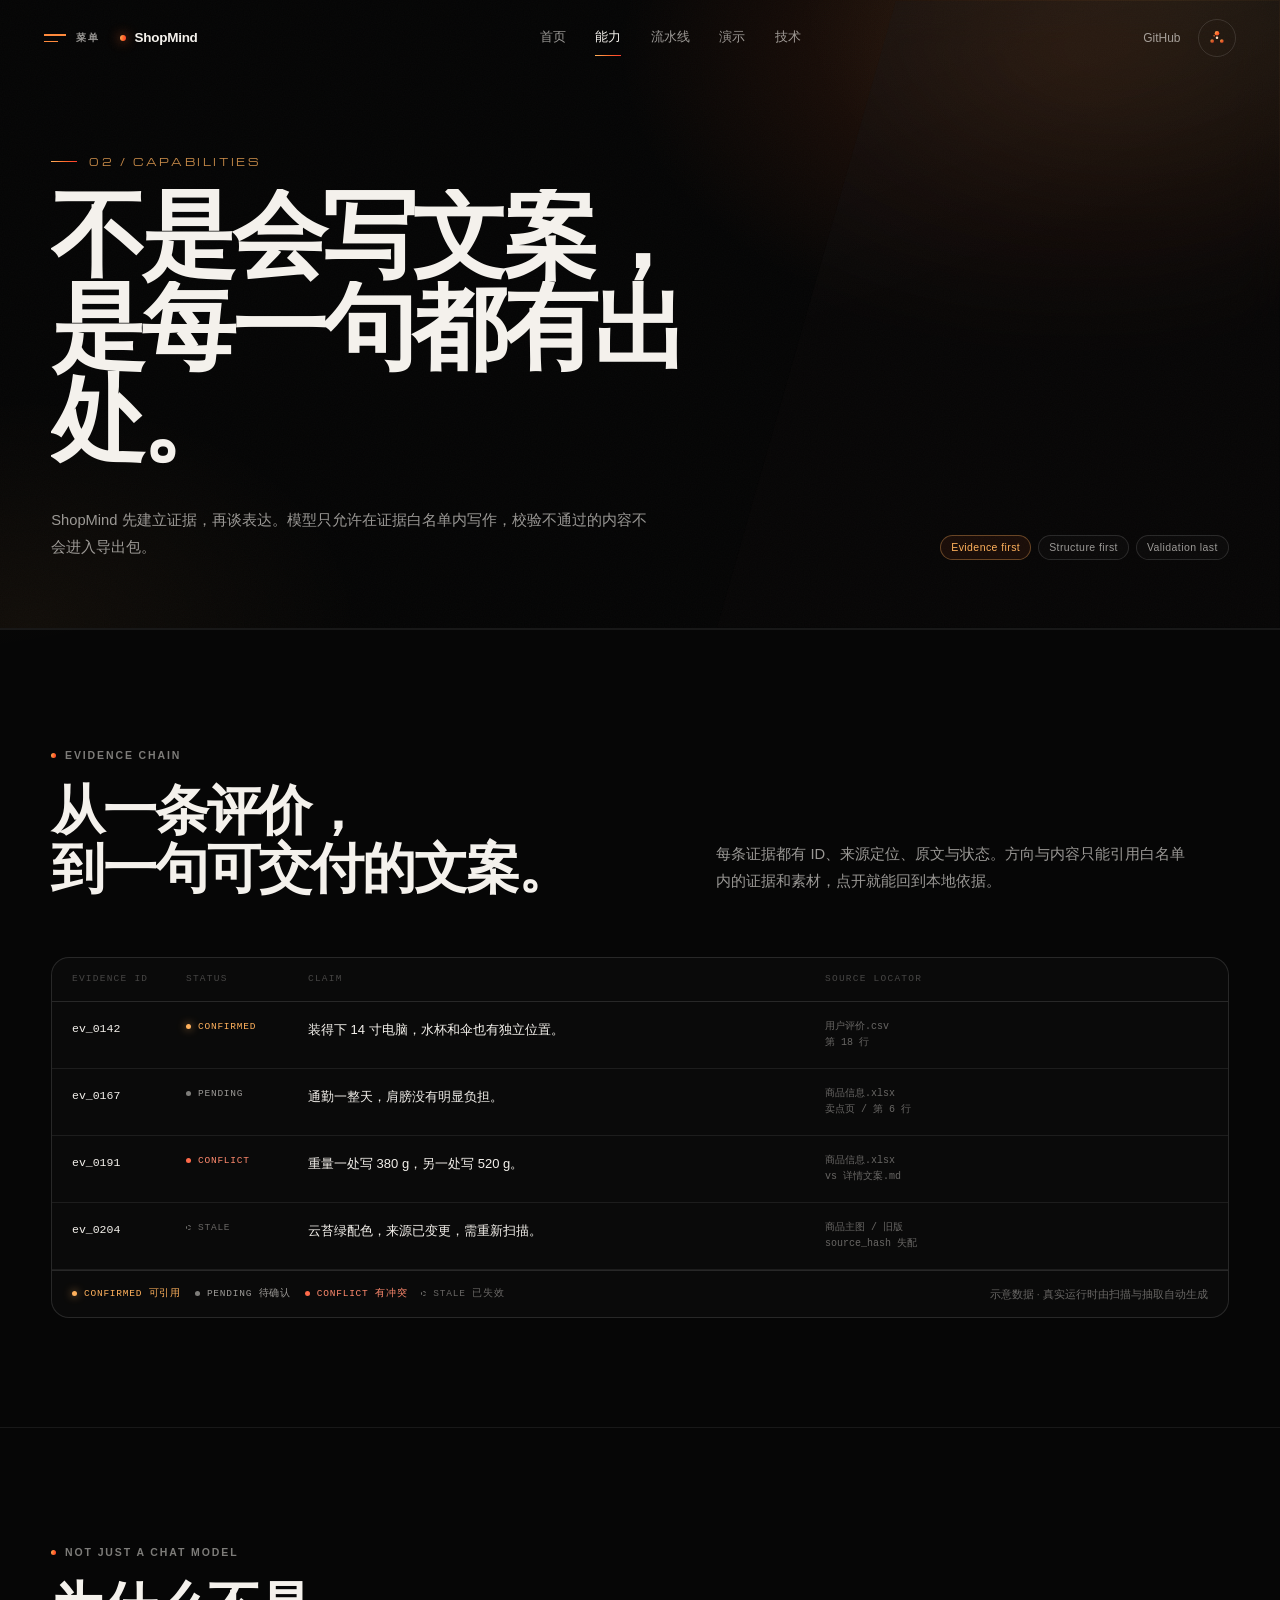
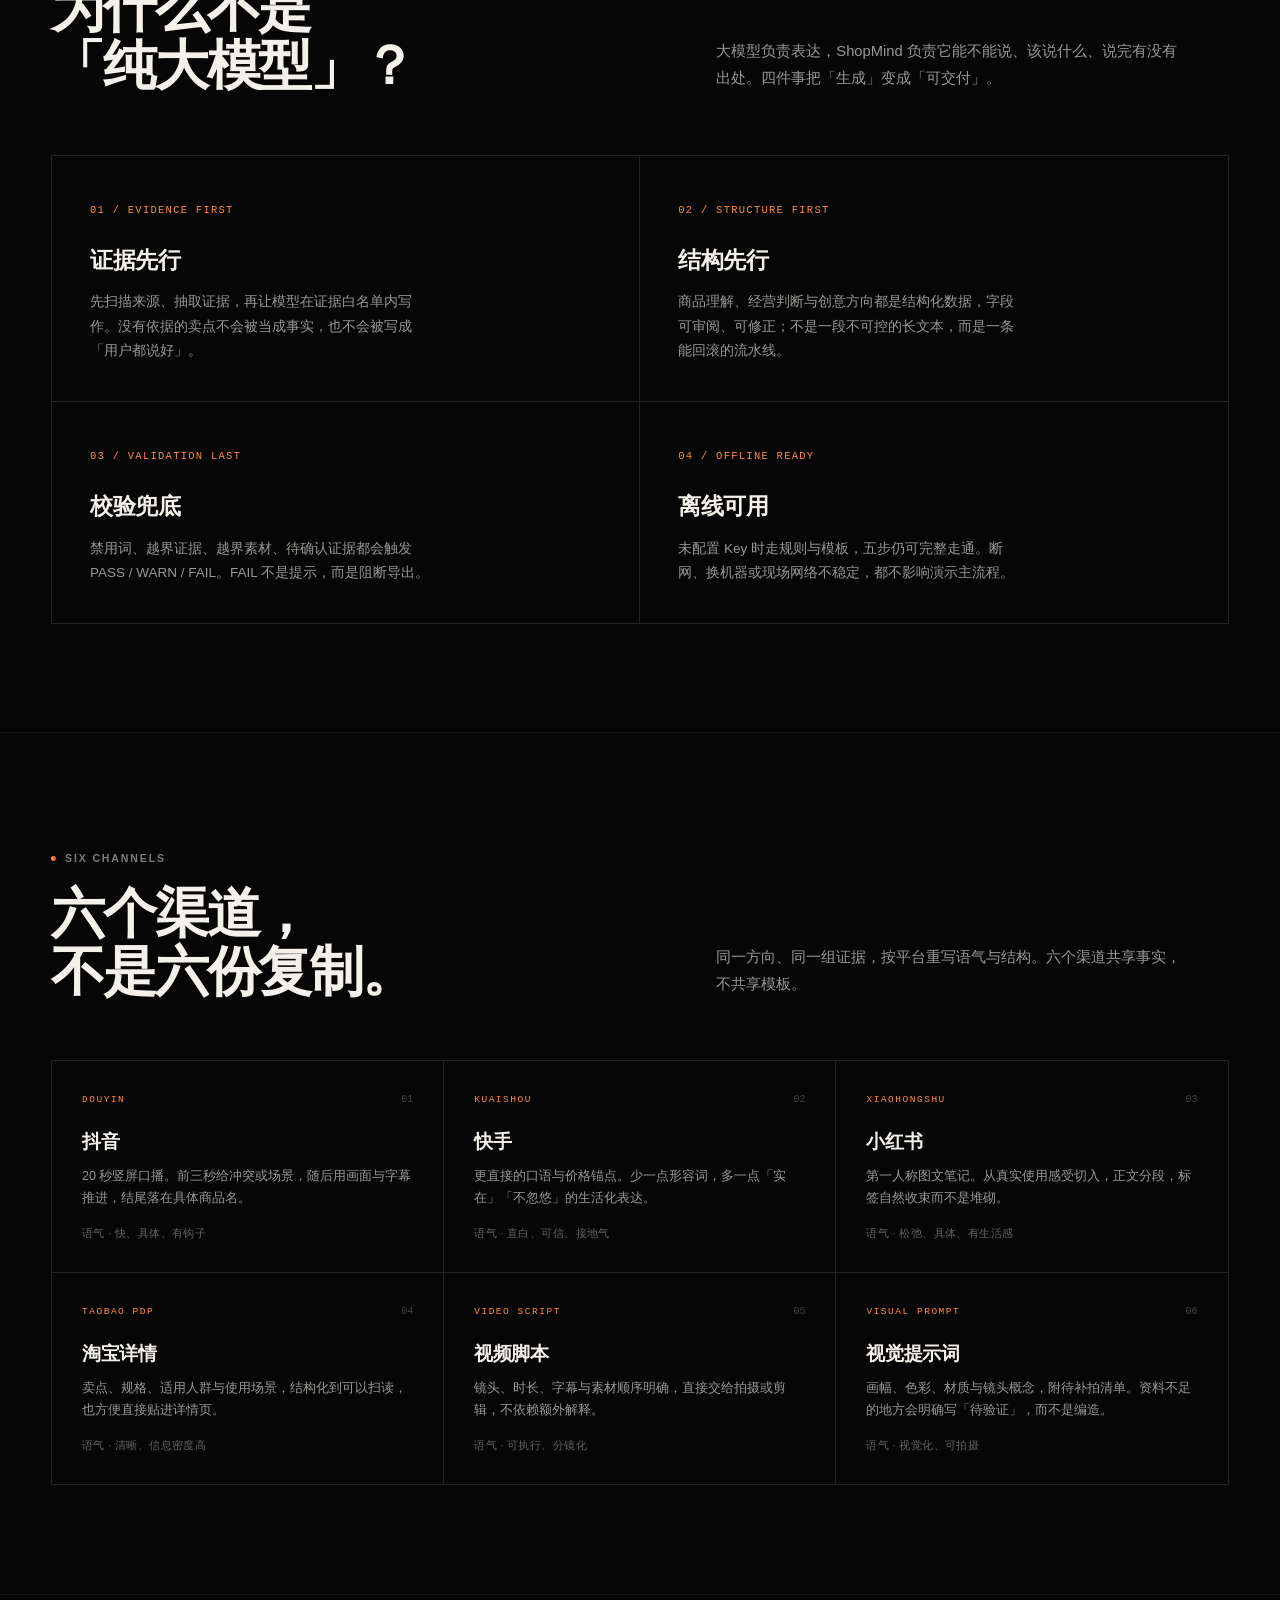
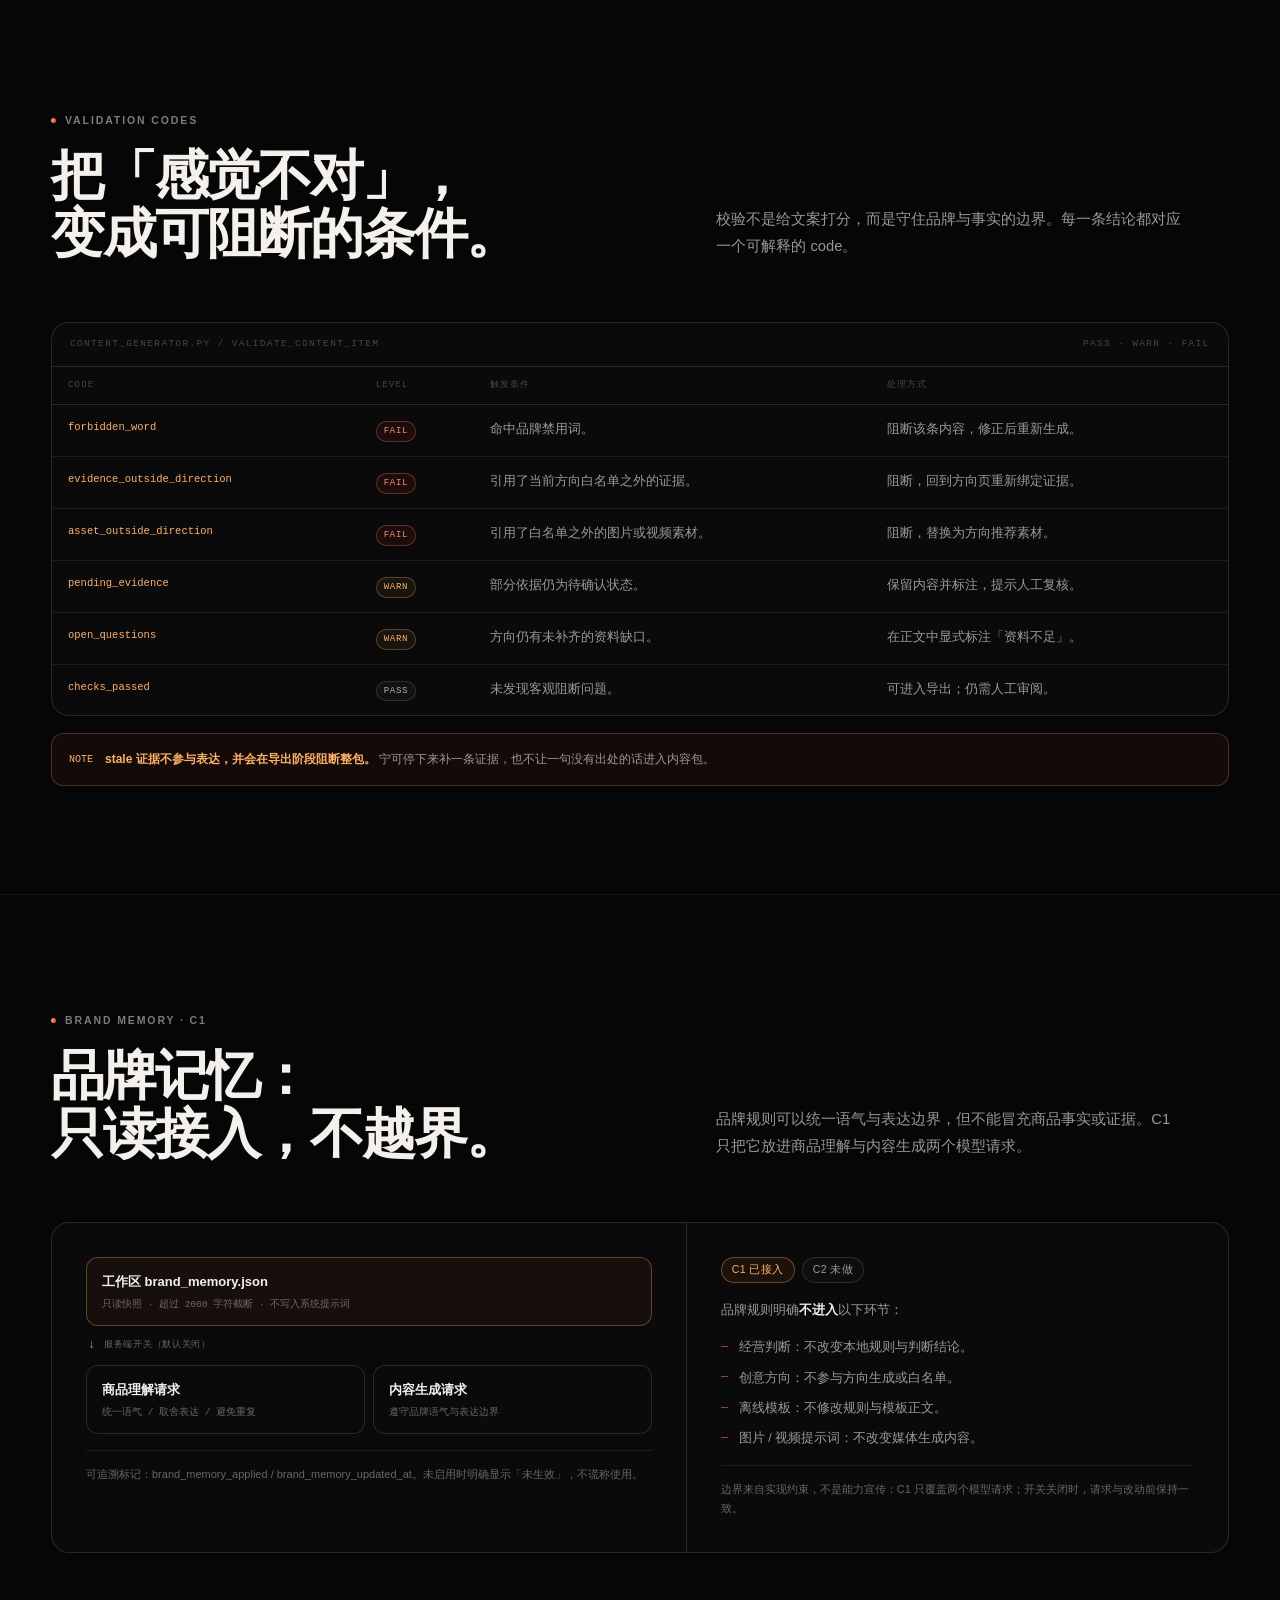
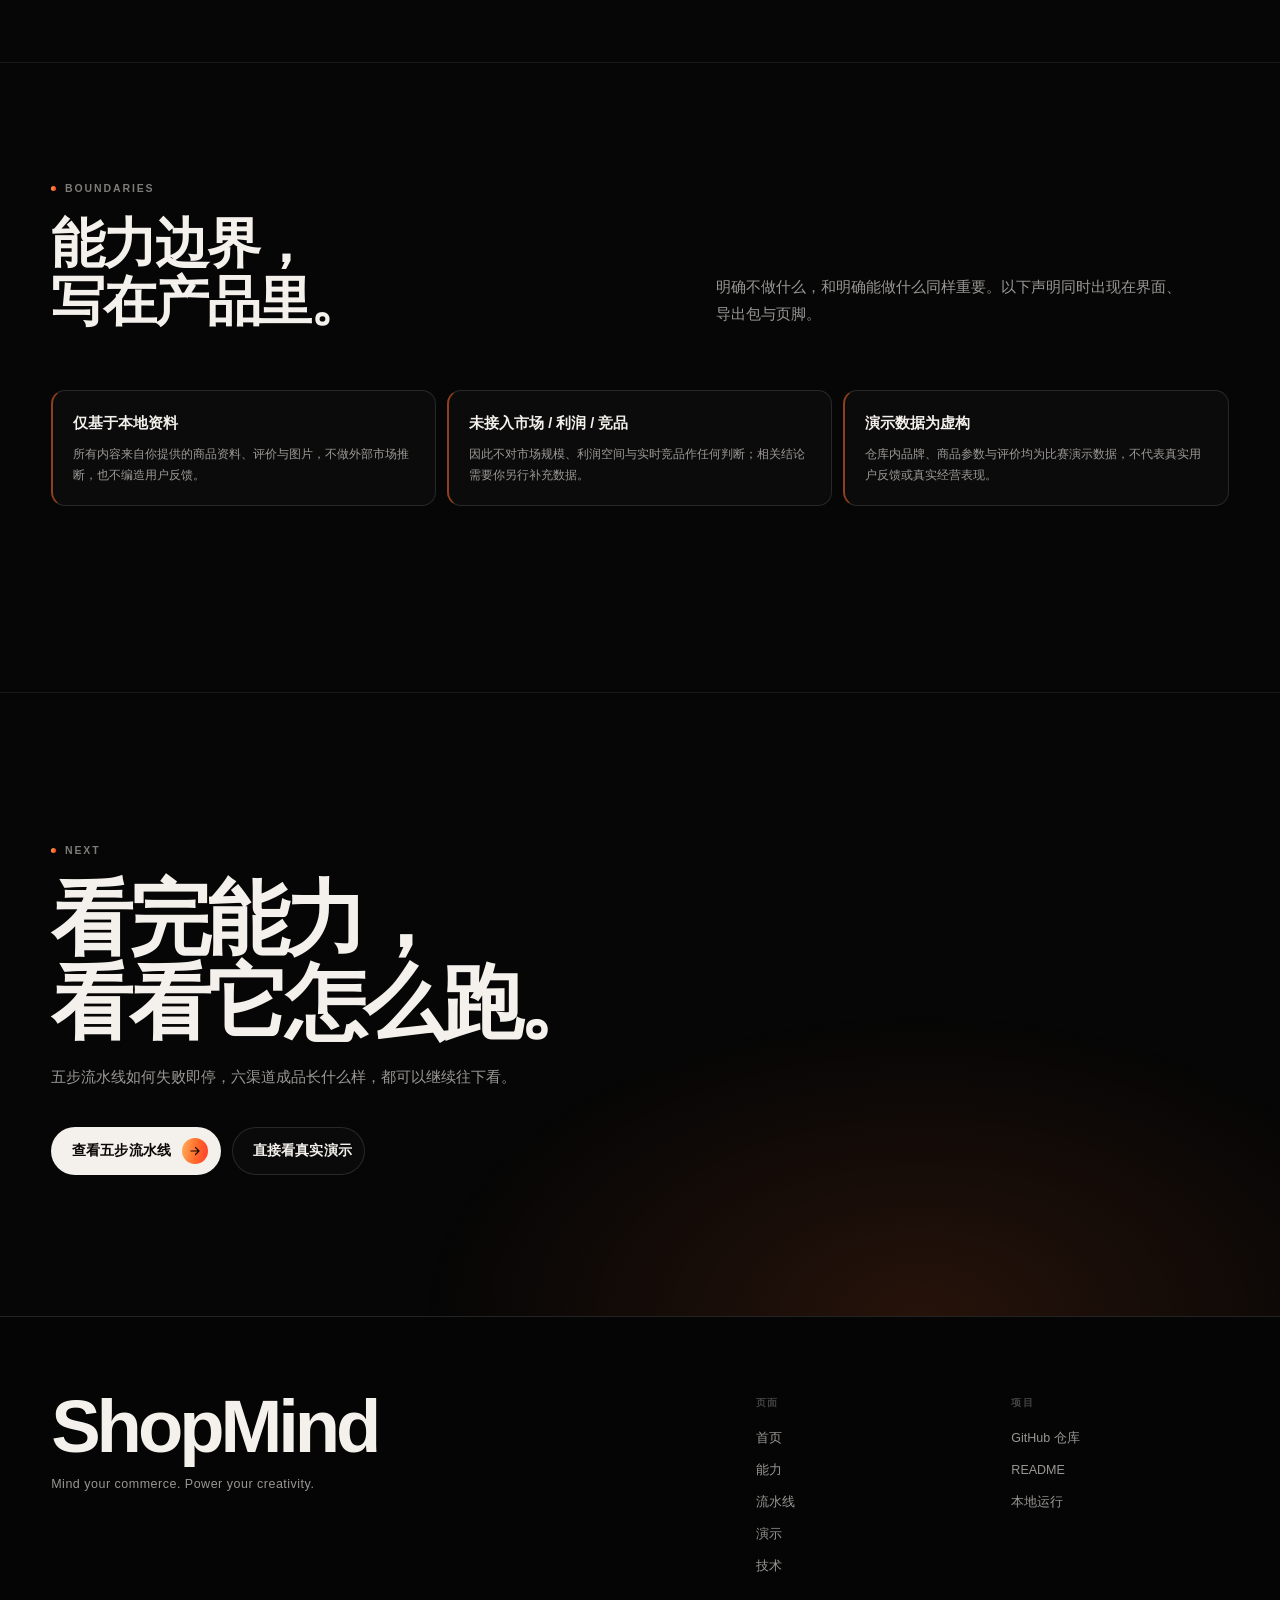
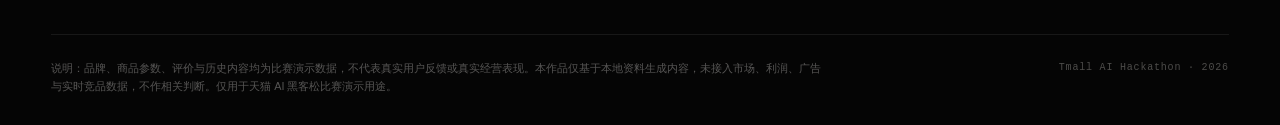
==== commit 33fc4dd5: "docs: 五页改为暗色电影感海报式版面，并压掉首屏多余字节 官网此前只有干净的排版，缺少主视觉、对角线磨砂玻璃与品牌展示字， 首屏中部大片死黑，评委第一眼看不到"这是个产品"。本轮把五页统一到 同一" ====
--- a/docs/capabilities.html
+++ b/docs/capabilities.html
@@ -5,6 +5,11 @@
 <meta name="viewport" content="width=device-width, initial-scale=1.0">
 <title>能力 · ShopMind | 证据链、六渠道与内容校验</title>
 <meta name="description" content="ShopMind 的能力不是「会写文案」，而是证据先行、结构先行、校验兜底：证据状态、六渠道输出、校验码、品牌记忆 C1 边界与合规声明。">
+<meta name="theme-color" content="#060606">
+<meta name="view-transition" content="same-origin">
+<link rel="icon" href="./assets/favicon.svg" type="image/svg+xml">
+<link rel="apple-touch-icon" href="./assets/favicon-192.png">
+<link rel="preload" href="./assets/fonts/michroma-latin.woff2" as="font" type="font/woff2" crossorigin>
 <link rel="stylesheet" href="./assets/site.css">
 </head>
 <body>
@@ -32,11 +37,13 @@
     <div class="header-right">
       <a class="header-gh" href="https://github.com/halou02/shopmind-demo" target="_blank" rel="noopener">GitHub</a>
       <a class="node-logo" href="index.html" aria-label="ShopMind 首页">
-        <svg width="20" height="20" viewBox="0 0 24 24" fill="none" aria-hidden="true">
-          <path d="M12 5 5 17M12 5l7 12M5 17h14" stroke="rgba(244,241,236,.42)" stroke-width=".9"/>
-          <circle cx="12" cy="5" r="2.2" fill="#ff7a2f"/>
-          <circle cx="5" cy="17" r="1.8" fill="#ffb15c"/>
-          <circle cx="19" cy="17" r="1.8" fill="#ff3d2e"/>
+        <svg width="22" height="22" viewBox="0 0 96 96" fill="none" aria-hidden="true">
+          <defs><linearGradient id="nl" x1="0" y1="0" x2="1" y2="1"><stop offset="0" stop-color="#ffb15c"/><stop offset=".54" stop-color="#ff6a2a"/><stop offset="1" stop-color="#ff3d2e"/></linearGradient></defs>
+          <circle cx="48" cy="27" r="10" fill="url(#nl)"/>
+          <circle cx="27" cy="61" r="8" fill="url(#nl)" opacity=".82"/>
+          <circle cx="69" cy="61" r="8" fill="url(#nl)" opacity=".9"/>
+          <circle cx="48" cy="47" r="5.5" fill="#ffe0c2"/>
+          <circle cx="36" cy="38" r="4" fill="url(#nl)" opacity=".7"/>
         </svg>
       </a>
     </div>
@@ -71,9 +78,12 @@
 <main id="main" class="page-main">
 
   <section class="page-hero">
+    <div class="pw-glass" aria-hidden="true"><i></i></div>
+    <div class="pw-grain" aria-hidden="true"></div>
+    
     <div class="container">
       <div class="page-index"><i aria-hidden="true"></i>02 / CAPABILITIES</div>
-      <h1>不是会写文案，<br>是每一句都有出处。</h1>
+      <h1 data-reveal="line"><span class="ln"><span>不是会写文案，</span></span><span class="ln"><span>是每一句都有出处。</span></span></h1>
       <div class="page-hero-foot">
         <p class="lead">ShopMind 先建立证据，再谈表达。模型只允许在证据白名单内写作，校验不通过的内容不会进入导出包。</p>
         <div class="page-meta">
--- a/docs/assets/site.css
+++ b/docs/assets/site.css
@@ -1,8 +1,17 @@
 /* ==========================================================================
    ShopMind — site.css
    Dark cinematic design system for the 5-page GitHub Pages showcase.
-   No external fonts, no build step.
+   No build step. One self-hosted display face (Michroma, SIL OFL — see
+   assets/fonts/ and assets/SOURCES.md). No external requests.
    ========================================================================== */
+
+@font-face{
+  font-family:"Michroma";
+  src:url("./fonts/michroma-latin.woff2") format("woff2");
+  font-weight:400;font-style:normal;font-display:swap;
+  /* Michroma ships Latin only; CJK falls through to the system stack below. */
+  unicode-range:U+0000-00FF,U+0131,U+0152-0153,U+02BB-02BC,U+2000-206F,U+2074,U+20AC,U+2122,U+2191,U+2193,U+2212,U+2215,U+FEFF,U+FFFD;
+}
 
 :root{
   --bg:#060606;
@@ -23,11 +32,15 @@
   --grad:linear-gradient(100deg,#ffb15c 0%,#ff6a2a 54%,#ff3d2e 100%);
   --r:18px;
   --r-lg:24px;
+  --glass:rgba(10,9,8,.52);
+  --glass-line:rgba(255,255,255,.14);
   --sans:"Segoe UI","PingFang SC","Microsoft YaHei",sans-serif;
+  --font-display:"Michroma","Segoe UI","PingFang SC",sans-serif;
   --mono:ui-monospace,SFMono-Regular,Menlo,Consolas,"Liberation Mono",monospace;
   --max:1320px;
   --pad:clamp(20px,4vw,56px);
   --ease:cubic-bezier(.22,.61,.36,1);
+  --ease-out-expo:cubic-bezier(.16,1,.3,1);
 }
 
 *,*::before,*::after{box-sizing:border-box}
@@ -223,136 +236,365 @@
   .menu-foot{flex-direction:column;align-items:flex-start;gap:18px}
 }
 
-/* ---------- Hero (home) ---------- */
+/* ---------- Hero (home) — cinematic poster ---------- */
 .hero{
   position:relative;isolation:isolate;overflow:hidden;
-  min-height:100svh;display:flex;flex-direction:column;
+  min-height:100svh;display:block;
+  background:#040404;
+}
+.hero-stage{position:absolute;inset:0;z-index:0;overflow:hidden}
+/* inset is negative so the pointer-parallax translate applied to this element
+   can never reveal an edge — the img itself keeps its own breathing transform */
+.hero-art{position:absolute;inset:-4%;display:block;will-change:transform}
+.hero-art-img{
+  position:absolute;left:50%;top:50%;
+  width:100%;height:100%;object-fit:cover;
+  translate:-50% -50%;
+  scale:1.055;
+  filter:saturate(.92) contrast(1.06) brightness(.92);
+  animation:heroBreath 34s ease-in-out infinite alternate;
+  will-change:transform;
+}
+/* translate and scale are declared as independent properties on purpose:
+   writing scale() after translate() in one transform would multiply the offset. */
+@keyframes heroBreath{
+  from{transform:translate3d(0,0,0) scale(1)}
+  to{transform:translate3d(-1.4%,-1.1%,0) scale(1.045)}
+}
+.hero-scrim{
+  position:absolute;inset:0;z-index:1;pointer-events:none;
+  background:
+    linear-gradient(90deg,rgba(4,4,4,.88) 0%,rgba(4,4,4,.58) 20%,rgba(4,4,4,.06) 42%,rgba(4,4,4,0) 56%,rgba(4,4,4,.28) 100%),
+    linear-gradient(180deg,rgba(4,4,4,.72) 0%,rgba(4,4,4,0) 24%,rgba(4,4,4,0) 48%,rgba(4,4,4,.62) 80%,rgba(4,4,4,.92) 100%);
 }
 .hero-canvas{
-  position:absolute;inset:0;z-index:0;
+  position:absolute;inset:0;z-index:2;
   width:100%;height:100%;
-  opacity:.58;mix-blend-mode:screen;pointer-events:none;
+  opacity:.3;mix-blend-mode:screen;pointer-events:none;
   -webkit-mask-image:radial-gradient(120% 100% at 62% 30%,#000 28%,transparent 82%);
   mask-image:radial-gradient(120% 100% at 62% 30%,#000 28%,transparent 82%);
 }
-.hero-tint{
-  position:absolute;inset:0;z-index:1;pointer-events:none;
+.hero-bloom{
+  position:absolute;inset:0;z-index:2;pointer-events:none;
   background:
-    radial-gradient(920px 640px at 74% 16%, rgba(255,106,42,.17), transparent 64%),
-    radial-gradient(680px 520px at 6% 86%, rgba(255,177,92,.055), transparent 62%),
-    linear-gradient(180deg,rgba(6,6,6,.08) 0%,rgba(6,6,6,.02) 42%,rgba(6,6,6,.82) 100%);
-}
-.hero::after{
-  content:"";position:absolute;inset:0;z-index:2;pointer-events:none;opacity:.05;
+    radial-gradient(46% 52% at 92% 4%, rgba(176,190,120,.16), transparent 66%),
+    radial-gradient(52% 58% at 84% 12%, rgba(255,138,61,.20), transparent 68%),
+    radial-gradient(40% 46% at 6% 96%, rgba(255,106,42,.10), transparent 70%);
+  animation:bloomDrift 26s ease-in-out infinite alternate;
+}
+@keyframes bloomDrift{
+  from{transform:translate3d(0,0,0);opacity:.9}
+  to{transform:translate3d(-1.6%,1.2%,0);opacity:1}
+}
+.hero-grain{
+  position:absolute;inset:0;z-index:6;pointer-events:none;opacity:.055;
   background-image:url("data:image/svg+xml,%3Csvg xmlns='http://www.w3.org/2000/svg' width='140' height='140'%3E%3Cfilter id='n'%3E%3CfeTurbulence type='fractalNoise' baseFrequency='.85' numOctaves='2' stitchTiles='stitch'/%3E%3C/filter%3E%3Crect width='100%25' height='100%25' filter='url(%23n)' opacity='.55'/%3E%3C/svg%3E");
 }
+
+/* Diagonal frosted panel. The wrapper carries clip-path; the child carries
+   backdrop-filter, because clipping a backdrop-filter element directly is
+   unreliable in Safari. */
+.hero-glass-wrap{
+  position:absolute;inset:0;z-index:3;pointer-events:none;
+  clip-path:polygon(58% 0,100% 0,100% 100%,40% 100%);
+}
+.hero-glass{
+  position:absolute;inset:1px;
+  background:
+    linear-gradient(160deg,rgba(255,255,255,.055) 0%,rgba(255,255,255,.012) 42%,rgba(255,255,255,0) 70%),
+    var(--glass);
+  -webkit-backdrop-filter:blur(22px) saturate(1.12);
+  backdrop-filter:blur(22px) saturate(1.12);
+  border-left:1px solid var(--glass-line);
+  box-shadow:inset 1px 0 24px rgba(255,177,92,.05);
+}
+/* The static backdrop lives here, not in an <img>, so browsers that DO support
+   backdrop-filter never download hero-blur.jpg at all. */
+@supports not ((backdrop-filter:blur(2px)) or (-webkit-backdrop-filter:blur(2px))){
+  .hero-glass{
+    background:
+      linear-gradient(rgba(8,7,7,.82),rgba(8,7,7,.82)),
+      url("./hero-blur.jpg") center/cover no-repeat,
+      rgba(8,7,7,.86);
+  }
+}
+.hero-glass-edge{
+  /* slope must match clip-path: the edge travels 58%->40% of the width over the
+     hero height, so tan(theta) = 0.18 * heroWidth / heroHeight, not a guessed number */
+  position:absolute;top:0;bottom:0;left:58%;width:1px;
+  background:linear-gradient(180deg,transparent,rgba(255,177,92,.5) 34%,rgba(255,106,42,.28) 70%,transparent);
+  transform:skewX(-17.7deg);transform-origin:top;pointer-events:none;z-index:4;
+}
+
 .hero-inner{
-  position:relative;z-index:3;
-  width:100%;max-width:1440px;min-height:100svh;margin:0 auto;
-  padding:clamp(94px,12vh,132px) clamp(20px,4vw,56px) 26px;
-  display:flex;flex-direction:column;justify-content:space-between;
-  gap:clamp(28px,4.5vh,56px);
-}
-.hero-head{padding-top:clamp(4px,3vh,36px)}
+  position:relative;z-index:5;
+  min-height:100svh;
+  max-width:1600px;margin:0 auto;
+  padding:clamp(96px,11vh,128px) clamp(20px,4.4vw,64px) clamp(22px,3.4vh,40px);
+  display:grid;
+  grid-template-columns:minmax(0,1fr) minmax(300px,38%);
+  grid-template-rows:auto 1fr auto;
+  grid-template-areas:
+    ".      brand"
+    "left   about"
+    "photos action";
+  column-gap:clamp(24px,4vw,64px);
+}
+
+/* --- brand block, deliberately crossing the diagonal --- */
+.hero-brand{grid-area:brand;justify-self:end;text-align:right;min-width:0}
+.hero-kicker{
+  margin:0 0 clamp(10px,1.6vh,18px);
+  font-family:var(--font-display);
+  font-size:clamp(9px,.72vw,11.5px);font-weight:400;
+  letter-spacing:.34em;text-transform:uppercase;
+  color:rgba(255,177,92,.82);
+  white-space:nowrap;
+}
+.hero-kicker .sep{color:rgba(244,241,236,.28);padding-inline:.5em}
 .hero-wordmark{
-  margin:14px 0 0;
-  display:flex;flex-direction:column;gap:.04em;
-  font-size:clamp(62px,12.4vw,190px);
-  font-weight:900;line-height:.86;letter-spacing:-.055em;
-}
-.wm-line{display:block;white-space:nowrap}
-.wm-m{
+  margin:0;
+  font-family:var(--font-display);font-weight:400;
+  font-size:clamp(38px,5.1vw,86px);
+  line-height:.96;letter-spacing:-.012em;
+  text-shadow:0 8px 42px rgba(0,0,0,.72);
+}
+.hero-wordmark .wm-line{display:block;white-space:nowrap}
+.hero-wordmark .wm-m{
   background:var(--grad);
-  -webkit-background-clip:text;background-clip:text;
-  color:transparent;
+  -webkit-background-clip:text;background-clip:text;color:transparent;
 }
 @supports not ((-webkit-background-clip:text) or (background-clip:text)){
-  .wm-m{color:var(--orange-deep);background:none}
-}
-.wm-sub{display:flex;align-items:baseline;gap:clamp(12px,2vw,26px);margin-top:.04em}
-.wm-ai{font-size:clamp(40px,5.9vw,90px);font-weight:900;line-height:.9;letter-spacing:-.04em}
-.wm-cn{
-  font-size:clamp(9px,.85vw,11.5px);font-weight:600;line-height:1.6;
-  letter-spacing:.22em;text-transform:uppercase;color:var(--faint);
-  padding-bottom:.55em;
-}
-.hero-lower{
-  display:grid;grid-template-columns:minmax(0,1fr) minmax(260px,360px);
-  gap:clamp(28px,5vw,72px);align-items:end;
-}
-.hero-tagline .tag-en{
-  margin:0;font-size:clamp(20px,2.35vw,30px);font-weight:600;
-  line-height:1.3;letter-spacing:-.025em;
-}
-.hero-tagline .tag-en span{color:var(--muted)}
-.hero-tagline .tag-cn{margin-top:10px;font-size:12.5px;letter-spacing:.04em;color:var(--faint)}
-.hero-cta{display:flex;flex-wrap:wrap;gap:10px;margin-top:clamp(18px,3vh,28px)}
-.hero-aside{justify-self:end;max-width:360px;padding-bottom:4px}
-.hero-aside p:not(.eyebrow){margin-top:12px;font-size:13px;line-height:1.8;color:var(--muted)}
-.hero-aside .text-link{margin-top:16px}
-.hero-products{
-  display:grid;grid-template-columns:repeat(4,1fr);gap:12px;
-  margin-top:clamp(22px,3.5vh,42px);
-}
-.hero-products figure{
-  position:relative;margin:0;height:clamp(108px,14.5vh,166px);
-  border:1px solid rgba(255,255,255,.09);border-radius:14px;overflow:hidden;
+  .hero-wordmark .wm-m{color:var(--orange-deep);background:none}
+}
+.hero-wordmark .wm-ai{
+  display:inline-block;margin-left:.3em;
+  font-size:.52em;letter-spacing:.06em;
+  color:rgba(244,241,236,.42);
+  vertical-align:.28em;
+}
+.hero-welcome{
+  display:block;margin-top:clamp(6px,1vh,12px);
+  font-family:var(--font-display);font-size:clamp(22px,2.9vw,50px);
+  letter-spacing:.16em;line-height:1;
+  color:rgba(244,241,236,.9);
+  text-shadow:0 6px 30px rgba(0,0,0,.8);
+}
+.hero-welcome .ch{display:inline-block;will-change:transform,opacity}
+
+/* --- left column: the promise --- */
+.hero-left{grid-area:left;align-self:center;min-width:0;max-width:640px;position:relative}
+/* Localised backdrop: deepening the full-width scrim would have crushed the
+   robot and the spark, so the darkening is confined to where the copy sits. */
+.hero-left::before{
+  content:"";position:absolute;z-index:-1;pointer-events:none;
+  left:calc(var(--pad) * -1.4);right:-6%;top:-14%;bottom:-14%;
+  background:radial-gradient(120% 130% at 22% 50%,rgba(4,4,4,.80) 0%,rgba(4,4,4,.58) 42%,rgba(4,4,4,0) 78%);
+}
+.hero-eyebrow{
+  display:inline-flex;align-items:center;gap:9px;margin:0 0 clamp(14px,2vh,22px);
+  font-family:var(--font-display);font-size:9.5px;letter-spacing:.3em;text-transform:uppercase;
+  color:rgba(244,241,236,.70);
+}
+.hero-eyebrow .dot{width:5px;height:5px;border-radius:50%;background:var(--grad);box-shadow:0 0 14px rgba(255,106,42,.9)}
+.hero-tagline{
+  margin:0;font-size:clamp(26px,3.5vw,52px);font-weight:800;
+  line-height:1.06;letter-spacing:-.035em;
+  text-shadow:0 4px 26px rgba(0,0,0,.85);
+}
+.hero-tagline .l2{display:block;color:rgba(244,241,236,.70)}
+.hero-tagline-cn{
+  margin:clamp(12px,1.8vh,20px) 0 0;max-width:34ch;
+  font-size:clamp(13px,1.05vw,16px);line-height:1.85;
+  color:rgba(244,241,236,.84);
+  text-shadow:0 3px 16px rgba(0,0,0,.85);
+}
+
+/* --- right column: about, sitting on the glass --- */
+.hero-about{
+  grid-area:about;align-self:center;justify-self:end;
+  max-width:392px;min-width:0;padding-left:clamp(8px,1.4vw,22px);
+}
+.hero-about .about-label{
+  margin:0 0 12px;font-family:var(--font-display);
+  font-size:11px;letter-spacing:.28em;text-transform:uppercase;color:var(--ink);
+  display:inline-block;padding-bottom:8px;border-bottom:1px solid rgba(255,177,92,.5);
+}
+.hero-about p.about-body{
+  margin:0;font-size:clamp(12.5px,.92vw,14px);line-height:1.95;color:rgba(244,241,236,.72);
+}
+.hero-about .text-link{margin-top:18px}
+
+/* --- bottom-left: outputs strip --- */
+.hero-photos{grid-area:photos;align-self:end;min-width:0;padding-top:clamp(20px,3vh,34px)}
+.hero-photos .strip-label{
+  margin:0 0 12px;font-family:var(--font-display);
+  font-size:10px;letter-spacing:.3em;text-transform:uppercase;color:rgba(244,241,236,.44);
+}
+.hero-photos .strip-label em{font-style:normal;color:rgba(255,177,92,.7);margin-left:10px;letter-spacing:.2em}
+.hero-photos .strip{display:grid;grid-template-columns:repeat(4,minmax(0,1fr));gap:clamp(8px,.9vw,14px)}
+.hero-photos figure{
+  position:relative;margin:0;
+  display:flex;flex-direction:column;min-width:0;
+}
+.hero-photos .ph{
+  position:relative;height:clamp(96px,13.5vh,152px);
+  border:1px solid rgba(255,255,255,.1);border-radius:16px;overflow:hidden;
   background:var(--bg-2);
-}
-.hero-products img{
+  transition:border-color .3s,box-shadow .4s var(--ease);
+}
+.hero-photos figure:hover .ph{border-color:rgba(255,177,92,.42);box-shadow:0 16px 38px -16px rgba(0,0,0,.9)}
+.hero-photos .ph picture{display:block;width:100%;height:100%}
+.hero-photos img{
   width:100%;height:100%;object-fit:cover;
-  filter:saturate(.9) contrast(1.03);
-  transition:transform .7s var(--ease),filter .4s;
-}
-.hero-products figure:hover img{transform:scale(1.035);filter:saturate(1) contrast(1.04)}
-.hero-products figure::after{
-  content:"";position:absolute;inset:0;pointer-events:none;
-  background:linear-gradient(180deg,transparent 48%,rgba(0,0,0,.62));
-}
-.hero-products figcaption{
-  position:absolute;left:11px;right:11px;bottom:9px;z-index:2;
-  font-family:var(--mono);font-size:9.5px;letter-spacing:.12em;
-  text-transform:uppercase;color:rgba(244,241,236,.72);
-}
-@media(max-width:820px){
-  .hero-canvas{
-    opacity:.42;
-    -webkit-mask-image:radial-gradient(128% 64% at 72% 6%,#000 10%,transparent 74%);
-    mask-image:radial-gradient(128% 64% at 72% 6%,#000 10%,transparent 74%);
+  filter:saturate(.9) contrast(1.04);
+  transition:transform .8s var(--ease-out-expo),filter .4s;
+}
+.hero-photos figure:hover img{transform:scale(1.06);filter:saturate(1.04) contrast(1.05)}
+.hero-photos figcaption{
+  margin-top:9px;padding-left:2px;
+  font-family:var(--mono);font-size:9.5px;letter-spacing:.08em;
+  text-transform:uppercase;color:rgba(244,241,236,.64);
+  white-space:nowrap;overflow:hidden;text-overflow:ellipsis;
+  transition:color .25s;
+}
+.hero-photos figure:hover figcaption{color:rgba(255,177,92,.8)}
+
+/* --- bottom-right: primary action --- */
+.hero-action{grid-area:action;align-self:end;justify-self:end;display:flex;flex-direction:column;align-items:flex-end;gap:14px;padding-left:clamp(8px,1.4vw,22px)}
+.btn-hero{
+  display:inline-flex;align-items:center;gap:0;
+  padding:9px 9px 9px 26px;min-height:56px;
+  border-radius:999px;background:var(--ink);color:#0a0806;border:0;
+  font-size:15px;font-weight:700;letter-spacing:-.01em;line-height:1;
+  box-shadow:0 18px 44px -16px rgba(0,0,0,.9),0 0 0 1px rgba(255,255,255,.06);
+  transition:background .25s,box-shadow .3s var(--ease);
+  will-change:transform;
+}
+.btn-hero:hover{background:#fff;box-shadow:0 24px 56px -16px rgba(255,106,42,.42),0 0 0 1px rgba(255,255,255,.12)}
+.btn-hero .disc{
+  width:40px;height:40px;border-radius:50%;flex:0 0 auto;margin-left:14px;
+  display:grid;place-items:center;background:var(--grad);color:#1a0c05;
+  transition:transform .35s var(--ease-out-expo);
+}
+.btn-hero:hover .disc{transform:translate(3px,-3px) rotate(-8deg)}
+.hero-action .alt{font-size:12px;color:rgba(244,241,236,.5);transition:color .2s}
+.hero-action .alt:hover{color:var(--ink)}
+.hero-action .alt b{font-family:var(--mono);font-weight:400;color:rgba(255,177,92,.62);margin-right:7px;font-size:10px;letter-spacing:.12em}
+
+/* --- scroll cue --- */
+.hero-cue{
+  position:absolute;left:50%;bottom:18px;z-index:6;translate:-50% 0;
+  display:flex;flex-direction:column;align-items:center;gap:8px;
+  font-family:var(--mono);font-size:8.5px;letter-spacing:.24em;text-transform:uppercase;
+  color:rgba(244,241,236,.3);pointer-events:none;
+}
+.hero-cue i{display:block;width:1px;height:34px;background:linear-gradient(180deg,rgba(255,177,92,.7),transparent);animation:cueRun 2.4s var(--ease) infinite}
+@keyframes cueRun{0%{transform:scaleY(.2);transform-origin:top;opacity:0}40%{opacity:1}100%{transform:scaleY(1);transform-origin:top;opacity:0}}
+
+/* --- per-letter / per-line reveal primitives --- */
+[data-reveal="line"] .ln{display:block;overflow:hidden;padding-bottom:.14em;margin-bottom:-.14em}
+[data-reveal="line"] .ln > span{display:block;transform:translateY(112%);transition:transform .92s var(--ease-out-expo)}
+[data-reveal="line"].is-revealed .ln > span{transform:translateY(0)}
+[data-reveal="line"] .ln:nth-child(2) > span{transition-delay:.09s}
+[data-reveal="line"] .ln:nth-child(3) > span{transition-delay:.18s}
+
+/* ---------- Responsive ---------- */
+@media(max-width:1180px){
+  .hero-inner{grid-template-columns:minmax(0,1fr) minmax(280px,42%)}
+  .hero-glass-wrap{clip-path:polygon(54% 0,100% 0,100% 100%,36% 100%)}
+  .hero-glass-edge{left:54%}
+}
+@media(max-width:900px){
+  /* Mobile LCP was CPU-bound, not bandwidth-bound (TTFB 7ms, "Element render
+     delay" the only named subpart, 1089ms of Style & Layout under 4x throttle).
+     These four drop first-paint work without changing what the page looks like. */
+  body{background-attachment:scroll}
+  .hero-grain{display:none}
+  .hero-art-img{
+    object-position:52% 40%;scale:1.02;animation:none;filter:none;
   }
-  .hero-tint{
+  .hero-bloom{
+    animation:none;
+    background:radial-gradient(58% 62% at 88% 6%, rgba(255,120,50,.17), transparent 68%);
+  }
+  .hero-canvas{display:none}
+  .hero-scrim{
     background:
-      radial-gradient(560px 400px at 80% 4%, rgba(255,106,42,.13), transparent 66%),
-      linear-gradient(180deg,rgba(6,6,6,.14) 0%,rgba(6,6,6,.05) 46%,rgba(6,6,6,.86) 100%);
+      linear-gradient(180deg,rgba(4,4,4,.55) 0%,rgba(4,4,4,.15) 26%,rgba(4,4,4,.5) 52%,rgba(4,4,4,.9) 78%,rgba(4,4,4,.96) 100%);
   }
-  .hero-inner{min-height:auto;padding-top:100px;padding-bottom:22px}
-  .hero-lower{grid-template-columns:1fr;gap:26px}
-  .hero-lower > *{min-width:0}
-  .hero-aside{justify-self:stretch;max-width:460px;width:100%}
-  .hero-products{grid-template-columns:1fr 1fr;min-width:0}
-  .hero-products figure{height:clamp(108px,18vw,150px)}
-}
-@media(max-width:480px){
-  .wm-cn{display:none}
-  .hero-cta .btn{width:100%}
+  .hero-bloom{animation:none}
+  .hero-glass-wrap,.hero-glass-edge,.hero-glass{display:none}
+  .hero-inner{
+    grid-template-columns:1fr;
+    grid-template-rows:auto auto auto auto 1fr;
+    grid-template-areas:"brand" "left" "action" "photos" "about";
+    min-height:100svh;padding-top:clamp(88px,13vh,116px);gap:clamp(14px,2.6vh,26px);
+  }
+  .hero-brand{justify-self:stretch;text-align:left}
+  .hero-wordmark{font-size:clamp(30px,8.4vw,54px)}
+  .hero-welcome{font-size:clamp(20px,5.6vw,34px)}
+  .hero-left{max-width:none;align-self:start}
+  .hero-action{
+    align-self:start;justify-self:stretch;align-items:stretch;
+    flex-direction:row;justify-content:space-between;align-items:center;gap:16px;flex-wrap:wrap;
+  }
+  .btn-hero{flex:1 1 260px;width:auto;justify-content:space-between;padding-right:11px}
+  .hero-photos{align-self:start;padding-top:2px}
+  .hero-photos .strip{grid-template-columns:repeat(4,minmax(0,1fr));gap:8px}
+  .hero-photos .ph{height:clamp(78px,19vw,118px);border-radius:12px}
+  /* no glass to sit on here, so the About copy needs its own backing or it lands on
+     the bright middle of the fresco */
+  .hero-about{
+    justify-self:stretch;max-width:none;padding:16px 18px;margin-top:6px;
+    background:rgba(8,7,7,.72);border:1px solid rgba(255,255,255,.07);border-radius:var(--r);
+  }
+  .hero-cue{display:none}
+}
+@media(max-width:520px){
+  .hero-kicker{white-space:normal;letter-spacing:.22em;line-height:1.9}
+  .hero-photos .strip{
+    display:grid;grid-auto-flow:column;grid-auto-columns:52%;
+    gap:10px;overflow-x:auto;scroll-snap-type:x mandatory;
+    scrollbar-width:none;-webkit-overflow-scrolling:touch;
+    margin-inline:calc(var(--pad) * -1);padding-inline:var(--pad);
+  }
+  .hero-photos .strip::-webkit-scrollbar{display:none}
+  .hero-photos figure{scroll-snap-align:start}
+  .hero-photos .ph{height:clamp(96px,28vw,132px)}
+  .hero-photos figcaption{font-size:8px}
 }
 
 /* ---------- Page hero (sub pages) ---------- */
 .page-hero{
   position:relative;isolation:isolate;overflow:hidden;
-  padding:clamp(138px,17vh,196px) 0 clamp(52px,7vh,88px);
+  padding:clamp(140px,17vh,206px) 0 clamp(56px,7.5vh,96px);
   border-bottom:1px solid var(--line-soft);
+  background:#050505;
 }
 .page-hero::before{
   content:"";position:absolute;inset:0;z-index:0;pointer-events:none;
   background:
-    radial-gradient(900px 560px at 82% 4%, rgba(255,106,42,.15), transparent 64%),
-    radial-gradient(640px 420px at 4% 100%, rgba(255,177,92,.045), transparent 66%);
-}
-.page-hero::after{
-  content:"";position:absolute;inset:0;z-index:0;pointer-events:none;opacity:.045;
+    radial-gradient(46% 62% at 92% 0%, rgba(176,190,120,.10), transparent 64%),
+    radial-gradient(54% 70% at 84% 8%, rgba(255,106,42,.17), transparent 66%),
+    radial-gradient(40% 56% at 2% 100%, rgba(255,177,92,.05), transparent 66%);
+}
+/* a frosted wedge on the right, the same move as the home hero but quieter */
+.page-hero .pw-glass{
+  position:absolute;inset:0;z-index:0;pointer-events:none;
+  clip-path:polygon(70% 0,100% 0,100% 100%,56% 100%);
+}
+.page-hero .pw-glass > i{
+  position:absolute;inset:1px;display:block;
+  background:linear-gradient(160deg,rgba(255,255,255,.05),rgba(255,255,255,0) 58%),rgba(12,11,10,.42);
+  -webkit-backdrop-filter:blur(20px) saturate(1.1);backdrop-filter:blur(20px) saturate(1.1);
+  border-left:1px solid var(--glass-line);
+}
+.page-hero .pw-grain{
+  position:absolute;inset:0;z-index:1;pointer-events:none;opacity:.05;
   background-image:url("data:image/svg+xml,%3Csvg xmlns='http://www.w3.org/2000/svg' width='140' height='140'%3E%3Cfilter id='n'%3E%3CfeTurbulence type='fractalNoise' baseFrequency='.85' numOctaves='2' stitchTiles='stitch'/%3E%3C/filter%3E%3Crect width='100%25' height='100%25' filter='url(%23n)' opacity='.55'/%3E%3C/svg%3E");
 }
+.page-hero::after{display:none}
 .page-hero .container{position:relative;z-index:2}
 .page-hero h1{
   margin:18px 0 0;
@@ -367,11 +609,13 @@
 .page-hero-foot .lead{max-width:600px}
 .page-meta{display:flex;flex-wrap:wrap;gap:7px;max-width:420px;justify-content:flex-end}
 .page-index{
-  display:flex;align-items:center;gap:10px;
-  font-family:var(--mono);font-size:10.5px;letter-spacing:.18em;color:var(--faint);
-}
-.page-index i{display:block;width:22px;height:1px;background:var(--grad)}
+  display:flex;align-items:center;gap:12px;
+  font-family:var(--font-display);font-size:10px;letter-spacing:.26em;text-transform:uppercase;
+  color:rgba(255,177,92,.78);
+}
+.page-index i{display:block;width:26px;height:1px;background:var(--grad)}
 @media(max-width:820px){
+  .page-hero .pw-glass{display:none}
   .page-hero h1{max-width:12ch}
   .page-hero-foot{flex-direction:column;align-items:flex-start}
   .page-meta{justify-content:flex-start}
@@ -422,55 +666,85 @@
 }
 .card:hover{background:var(--card-hover);border-color:rgba(255,255,255,.2);transform:translateY(-2px)}
 .card:hover::before{transform:scaleX(1)}
+/* cursor-following glow; ::before is already the top hairline */
+.card::after{
+  content:"";position:absolute;inset:0;z-index:0;pointer-events:none;border-radius:inherit;
+  background:radial-gradient(340px 340px at var(--mx,50%) var(--my,50%),rgba(255,106,42,.11),transparent 62%);
+  opacity:0;transition:opacity .35s;
+}
+.card:hover::after{opacity:1}
+.card > *{position:relative;z-index:1}
 .card-index{font-family:var(--mono);font-size:10.5px;letter-spacing:.14em;color:var(--ghost)}
 .card h3{margin:18px 0 10px;font-size:19px;line-height:1.32;letter-spacing:-.02em;font-weight:750}
 .card p{font-size:13.8px;line-height:1.78;color:var(--muted)}
-.card .card-foot{margin-top:20px;padding-top:14px;border-top:1px solid var(--line-soft);display:flex;flex-wrap:wrap;gap:7px}
 .g3{display:grid;grid-template-columns:repeat(3,1fr);gap:14px}
 .g4{display:grid;grid-template-columns:repeat(4,1fr);gap:14px}
 @media(max-width:960px){.g3,.g4{grid-template-columns:1fr 1fr}}
 @media(max-width:620px){.g3,.g4{grid-template-columns:1fr}}
 
-/* ---------- Value cards ---------- */
-.value-grid{display:grid;grid-template-columns:repeat(3,1fr);gap:14px}
-.value-card{min-height:260px;display:flex;flex-direction:column}
-.value-card h3{font-size:clamp(20px,1.8vw,25px)}
-.value-card p{max-width:34ch}
-.value-card .card-foot{margin-top:auto}
-@media(max-width:900px){.value-grid{grid-template-columns:1fr}}
-@media(max-width:900px){.value-card{min-height:0}}
-
-/* ---------- Flow preview ---------- */
-.flow-preview{
-  display:grid;grid-template-columns:repeat(5,1fr);
-  border-top:1px solid var(--line);border-bottom:1px solid var(--line);
-}
-.flow-item{
-  position:relative;display:block;
-  padding:26px 18px 28px;border-right:1px solid var(--line);
+/* ---------- Statement + proof row (home) ---------- */
+.statement{
+  margin:18px 0 clamp(34px,5vw,60px);max-width:15ch;
+  font-size:clamp(30px,5vw,68px);line-height:1.06;letter-spacing:-.045em;font-weight:900;
+}
+.proof-row{display:grid;grid-template-columns:repeat(3,1fr);gap:1px;background:var(--line);border-block:1px solid var(--line)}
+.proof{background:var(--bg);padding:clamp(22px,2.6vw,34px) clamp(18px,2vw,28px)}
+.proof .pn{
+  display:block;font-family:var(--font-display);font-size:clamp(24px,2.6vw,38px);
+  font-weight:400;line-height:1;letter-spacing:.02em;
+  background:var(--grad);-webkit-background-clip:text;background-clip:text;color:transparent;
+}
+@supports not ((-webkit-background-clip:text) or (background-clip:text)){
+  .proof .pn{color:var(--orange-deep);background:none}
+}
+.proof h3{margin:16px 0 8px;font-size:clamp(17px,1.5vw,21px);letter-spacing:-.02em;font-weight:750}
+.proof p{font-size:13px;line-height:1.8;color:var(--muted);max-width:32ch}
+@media(max-width:820px){.proof-row{grid-template-columns:1fr}.proof{background:transparent}}
+
+/* ---------- Five-step rail (home) ---------- */
+.step-rail{list-style:none;display:grid;grid-template-columns:repeat(5,1fr);gap:0;counter-reset:s;position:relative}
+.step-rail::before{
+  content:"";position:absolute;left:0;right:0;top:34px;height:1px;
+  background:linear-gradient(90deg,transparent,var(--line) 8%,var(--line) 92%,transparent);
+}
+.step-rail li{position:relative}
+.step-node{
+  display:block;position:relative;padding:0 clamp(12px,1.4vw,22px);
   transition:background .25s;
 }
-.flow-item:last-child{border-right:0}
-.flow-item:hover{background:rgba(255,255,255,.035)}
-.flow-item .n{font-family:var(--mono);font-size:10px;letter-spacing:.12em;color:var(--orange)}
-.flow-item h3{margin:14px 0 8px;font-size:17px;letter-spacing:-.02em;font-weight:750}
-.flow-item p{font-size:12px;line-height:1.7;color:var(--muted)}
-.flow-item .file{
+.step-node .sn{
+  position:relative;z-index:1;display:grid;place-items:center;
+  width:68px;height:68px;border-radius:50%;
+  background:var(--bg-2);border:1px solid var(--line);
+  font-family:var(--font-display);font-size:15px;letter-spacing:.02em;color:var(--orange);
+  transition:border-color .3s,box-shadow .35s var(--ease),transform .45s var(--ease-out-expo);
+}
+.step-node:hover .sn{border-color:rgba(255,106,42,.7);box-shadow:0 0 0 6px rgba(255,106,42,.09),0 14px 34px -14px rgba(255,106,42,.5);transform:translateY(-3px)}
+.step-node h3{margin:20px 0 8px;font-size:clamp(17px,1.5vw,22px);letter-spacing:-.02em;font-weight:750}
+.step-node p{font-size:12.5px;line-height:1.75;color:var(--muted)}
+.step-node code{
   display:block;margin-top:16px;padding-top:12px;border-top:1px solid var(--line-soft);
-  font-family:var(--mono);font-size:9.5px;line-height:1.5;color:rgba(244,241,236,.32);
-  word-break:break-all;
+  font-family:var(--mono);font-size:9.5px;line-height:1.5;color:rgba(244,241,236,.34);word-break:break-all;
 }
 @media(max-width:900px){
-  .flow-preview{grid-template-columns:1fr 1fr}
-  .flow-item:nth-child(2n){border-right:0}
-  .flow-item:nth-child(n+3){border-top:1px solid var(--line)}
-  .flow-item:last-child{grid-column:1/-1;border-right:0}
-}
-@media(max-width:520px){
-  .flow-preview{grid-template-columns:1fr}
-  .flow-item{border-right:0;border-bottom:1px solid var(--line)}
-  .flow-item:last-child{border-bottom:0}
-}
+  .step-rail{grid-template-columns:1fr 1fr;gap:26px 0}
+  .step-rail::before{display:none}
+}
+@media(max-width:520px){.step-rail{grid-template-columns:1fr;gap:24px}}
+
+/* ---------- Marquee (six channels) ---------- */
+.marquee{position:relative;overflow:hidden;border-block:1px solid var(--line-soft);padding:14px 0;margin-top:clamp(22px,3vw,38px)}
+.marquee-track{display:flex;gap:44px;width:max-content;animation:marqueeRun 34s linear infinite}
+.marquee:hover .marquee-track{animation-play-state:paused}
+.marquee span{
+  font-family:var(--font-display);font-size:11px;letter-spacing:.26em;text-transform:uppercase;
+  color:rgba(244,241,236,.34);white-space:nowrap;display:inline-flex;align-items:center;gap:44px;
+}
+.marquee span::after{content:"";width:4px;height:4px;border-radius:50%;background:var(--orange);opacity:.6}
+@keyframes marqueeRun{from{transform:translate3d(0,0,0)}to{transform:translate3d(-50%,0,0)}}
+.marquee::before,.marquee::after{content:"";position:absolute;top:0;bottom:0;width:90px;z-index:2;pointer-events:none}
+.marquee::before{left:0;background:linear-gradient(90deg,var(--bg),transparent)}
+.marquee::after{right:0;background:linear-gradient(270deg,var(--bg),transparent)}
 
 /* ---------- Channel grid ---------- */
 .channel-grid{
@@ -492,18 +766,20 @@
 @media(max-width:820px){.channel-grid{grid-template-columns:1fr 1fr}}
 @media(max-width:520px){.channel-grid{grid-template-columns:1fr}}
 
-/* ---------- Stats band ---------- */
-.stat-band{
-  display:grid;grid-template-columns:repeat(4,1fr);
-  border-top:1px solid var(--line);border-bottom:1px solid var(--line);
-}
-.stat{padding:clamp(26px,3.6vw,44px) clamp(16px,2.5vw,30px);border-right:1px solid var(--line)}
-.stat:last-child{border-right:0}
-.stat b{display:block;font-size:clamp(42px,5.6vw,78px);font-weight:900;line-height:.94;letter-spacing:-.05em;color:var(--ink)}
-.stat b em{font-style:normal;color:var(--orange)}
-.stat span{display:block;margin-top:12px;font-size:10.5px;font-weight:600;letter-spacing:.12em;text-transform:uppercase;color:var(--faint)}
-@media(max-width:820px){.stat-band{grid-template-columns:1fr 1fr}.stat:nth-child(2){border-right:0}.stat:nth-child(n+3){border-top:1px solid var(--line)}}
-@media(max-width:430px){.stat-band{grid-template-columns:1fr}.stat{border-right:0;border-bottom:1px solid var(--line)}.stat:last-child{border-bottom:0}}
+/* ---------- Stat strip (inside the final CTA) ---------- */
+.stat-strip{
+  display:grid;grid-template-columns:repeat(4,1fr);gap:1px;margin-top:clamp(44px,6vw,80px);
+  background:var(--line-soft);border-block:1px solid var(--line);
+}
+.stat-strip > div{background:var(--bg);padding:clamp(20px,2.8vw,32px) clamp(14px,2vw,26px)}
+.stat-strip b{
+  display:block;font-family:var(--font-display);font-weight:400;
+  font-size:clamp(26px,3.4vw,48px);line-height:1;letter-spacing:.01em;color:var(--ink);
+}
+.stat-strip b em{font-style:normal;font-size:.44em;margin-left:.18em;color:var(--orange)}
+.stat-strip > div > span{display:block;margin-top:12px;font-size:10px;font-weight:600;letter-spacing:.14em;text-transform:uppercase;color:var(--faint)}
+@media(max-width:820px){.stat-strip{grid-template-columns:1fr 1fr}}
+@media(max-width:430px){.stat-strip{grid-template-columns:1fr}}
 
 /* ---------- Final CTA ---------- */
 .final-cta{
@@ -826,6 +1102,9 @@
 .tour-step.is-active .tn{color:var(--orange)}
 .tour-stage{border:1px solid var(--line);border-radius:var(--r-lg);overflow:hidden;background:var(--bg-2)}
 .tour-screen{position:relative;aspect-ratio:16/10;background:#111}
+/* keeps <picture> out of the box tree so the absolutely-positioned
+   tour frames and their opacity crossfade lay out exactly as before */
+.tour-screen picture,.shot picture,.hero-photos .ph picture{display:contents}
 .tour-screen img{
   position:absolute;inset:0;width:100%;height:100%;object-fit:cover;object-position:top center;
   opacity:0;transform:scale(1.012);
@@ -1019,6 +1298,69 @@
 .boundary-card p{font-size:12px;line-height:1.7;color:var(--muted)}
 @media(max-width:820px){.boundary-grid{grid-template-columns:1fr}}
 
+/* ---------- Cursor-following spotlight + tilt ---------- */
+.tilt{position:relative;isolation:isolate;transition:transform .45s var(--ease-out-expo);will-change:transform}
+.tilt::after{
+  content:"";position:absolute;inset:0;z-index:3;pointer-events:none;border-radius:inherit;
+  background:radial-gradient(180px 180px at var(--mx,50%) var(--my,50%),rgba(255,177,92,.20),transparent 68%);
+  opacity:0;transition:opacity .3s;
+}
+.tilt:hover::after{opacity:1}
+.spot{position:relative;isolation:isolate}
+.spot::before{
+  content:"";position:absolute;left:0;right:0;top:0;height:1px;z-index:2;
+  background:var(--grad);transform:scaleX(0);transform-origin:left;
+  transition:transform .4s var(--ease);
+}
+.spot::after{
+  content:"";position:absolute;inset:0;z-index:0;pointer-events:none;border-radius:inherit;
+  background:radial-gradient(320px 320px at var(--mx,50%) var(--my,50%),rgba(255,106,42,.10),transparent 62%);
+  opacity:0;transition:opacity .35s;
+}
+.spot:hover::after{opacity:1}
+.spot:hover::before{transform:scaleX(1)}
+.spot > *{position:relative;z-index:1}
+
+/* ---------- Scroll progress ---------- */
+.scroll-progress{
+  position:fixed;top:0;left:0;right:0;height:2px;z-index:130;pointer-events:none;
+  transform-origin:left;transform:scaleX(0);
+  background:var(--grad);
+}
+
+/* ---------- Intro (plays once per session, skippable) ---------- */
+.intro{
+  position:fixed;inset:0;z-index:200;display:grid;place-items:center;
+  background:#040404;opacity:1;transition:opacity .5s ease;
+}
+.intro.is-out{opacity:0}
+.intro-mark{animation:introMark 1.05s var(--ease-out-expo) both}
+.intro-mark svg{filter:drop-shadow(0 0 26px rgba(255,106,42,.5))}
+@keyframes introMark{
+  from{opacity:0;transform:scale(.72) translateY(10px)}
+  to{opacity:1;transform:none}
+}
+.intro-word{
+  position:absolute;left:50%;top:calc(50% + 58px);translate:-50% 0;margin:0;
+  font-family:var(--font-display);font-size:clamp(15px,2vw,22px);letter-spacing:.24em;
+  text-transform:uppercase;color:rgba(244,241,236,.86);white-space:nowrap;
+  animation:introWord 1.15s .18s var(--ease-out-expo) both;
+}
+@keyframes introWord{from{opacity:0;letter-spacing:.6em}to{opacity:1;letter-spacing:.24em}}
+.intro-skip{
+  position:absolute;right:22px;bottom:22px;
+  background:none;border:1px solid rgba(255,255,255,.16);border-radius:999px;
+  padding:7px 15px;color:rgba(244,241,236,.5);
+  font-size:11px;letter-spacing:.14em;cursor:pointer;transition:color .2s,border-color .2s;
+}
+.intro-skip:hover{color:var(--ink);border-color:rgba(255,177,92,.6)}
+html.is-intro-lock,html.is-intro-lock body{overflow:hidden}
+
+/* ---------- Menu accent (matches the brand orange in the comp) ---------- */
+.menu-bars i{background:var(--orange);height:1.5px;transition:width .3s var(--ease),background .2s}
+.menu-bars i:last-child{width:64%}
+.menu-toggle:hover .menu-bars i{width:100%;background:var(--orange-bright)}
+
 /* ---------- Reveal / page load ---------- */
 .page-main{animation:pageFade .34s ease both}
 @keyframes pageFade{from{opacity:0}to{opacity:1}}
@@ -1028,10 +1370,11 @@
   will-change:opacity,transform;
 }
 body.reveal-ready [data-reveal].is-revealed{opacity:1;transform:none}
-body.reveal-ready .value-grid [data-reveal]:nth-child(2),
+/* the line-mask variant animates its own inner spans, so it must not also
+   fade as a block — otherwise the two transforms fight and the text slides twice */
+body.reveal-ready [data-reveal="line"]{opacity:1;transform:none;transition:none;will-change:auto}
 body.reveal-ready .channel-grid [data-reveal]:nth-child(2),
 body.reveal-ready .g4 [data-reveal]:nth-child(2){transition-delay:.05s}
-body.reveal-ready .value-grid [data-reveal]:nth-child(3),
 body.reveal-ready .channel-grid [data-reveal]:nth-child(3),
 body.reveal-ready .g4 [data-reveal]:nth-child(3){transition-delay:.1s}
 body.reveal-ready .channel-grid [data-reveal]:nth-child(4),
@@ -1048,7 +1391,17 @@
   }
   .page-main{animation:none}
   body.reveal-ready [data-reveal]{opacity:1!important;transform:none!important;transition:none!important}
-  .hero-canvas{opacity:.5}
+  /* site.js never adds .is-revealed under reduce, so the masked lines have to be
+     un-hidden here or they would sit at translateY(112%) forever */
+  [data-reveal="line"] .ln > span{transform:none!important}
+  .hero-art-img{animation:none!important;scale:1.02}
+  .hero-bloom{animation:none!important}
+  .hero-cue{display:none}
+  .hero-canvas{opacity:.24;mix-blend-mode:normal}
+  .marquee-track{animation:none!important}
+  .tilt{transform:none!important}
+  .intro,.intro-skip{display:none!important}
+  .scroll-progress{display:none}
 }
 
 /* ---------- Small print / utilities ---------- */
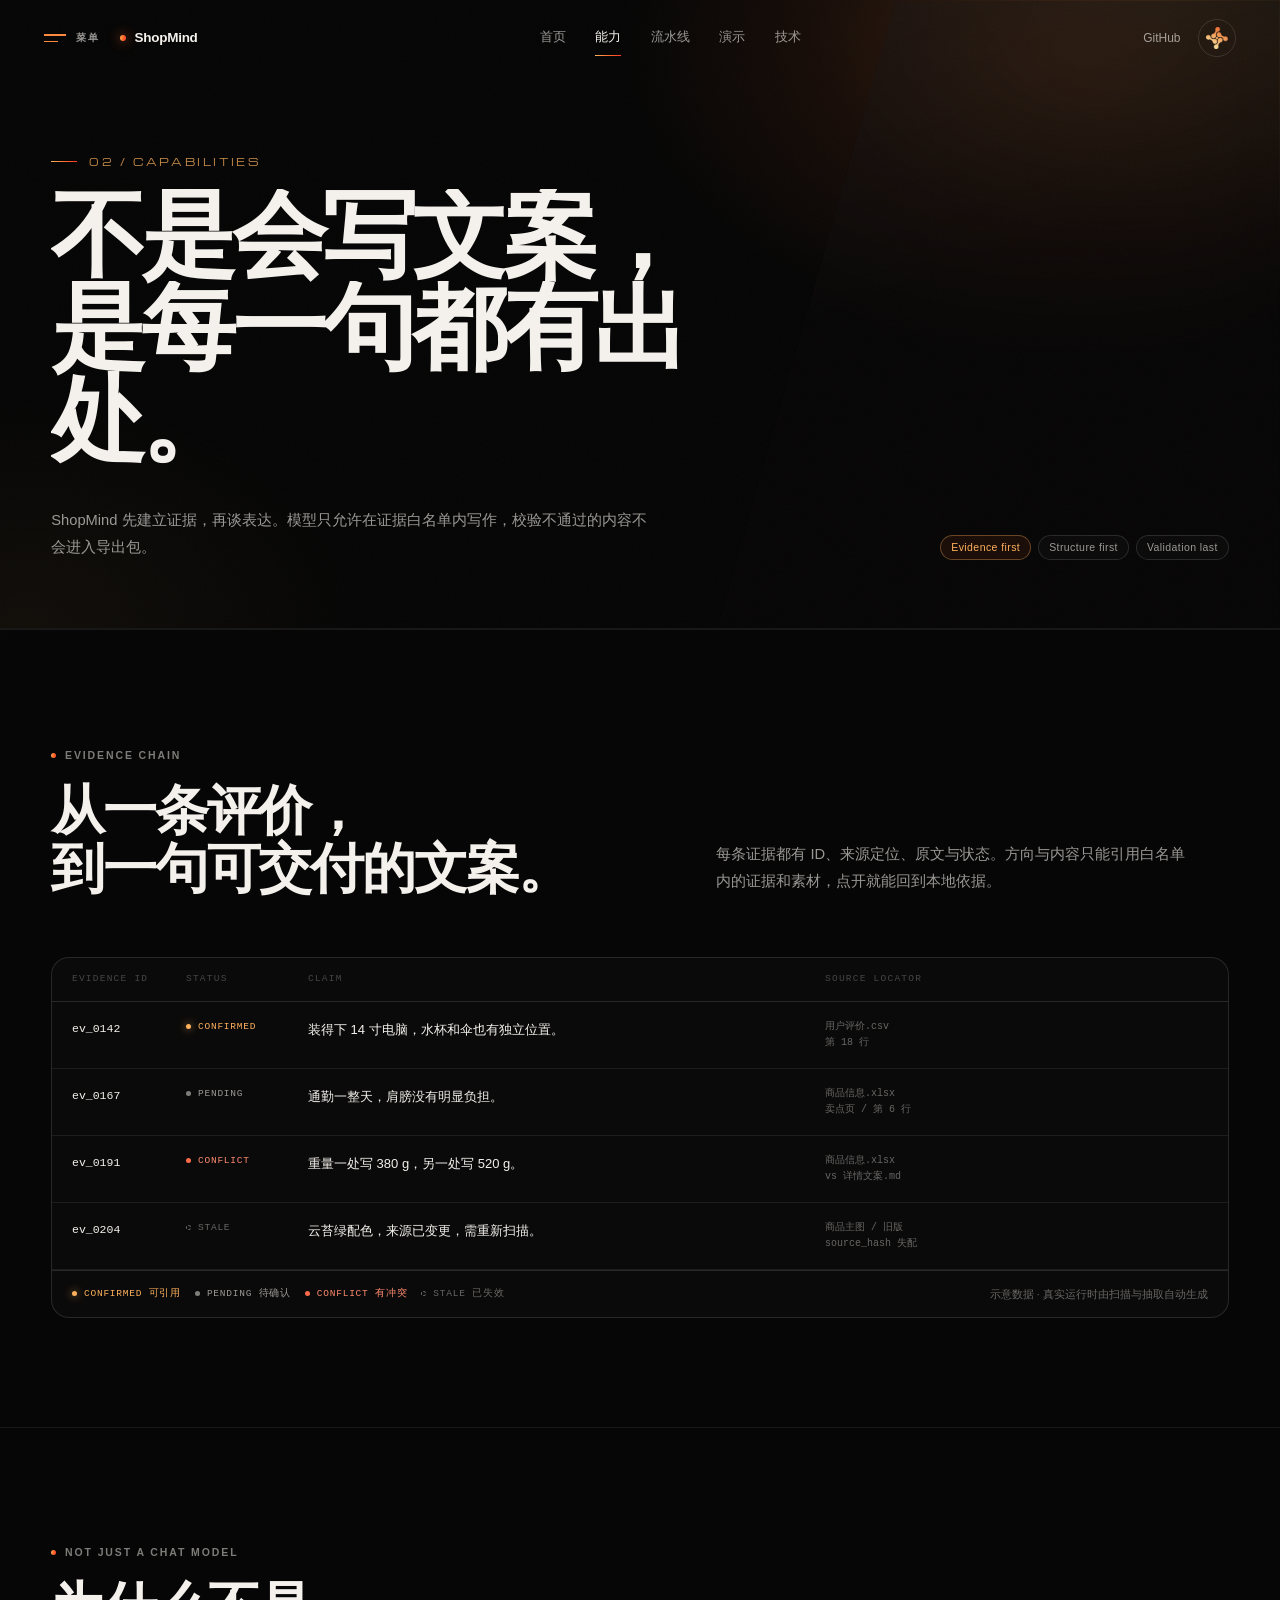
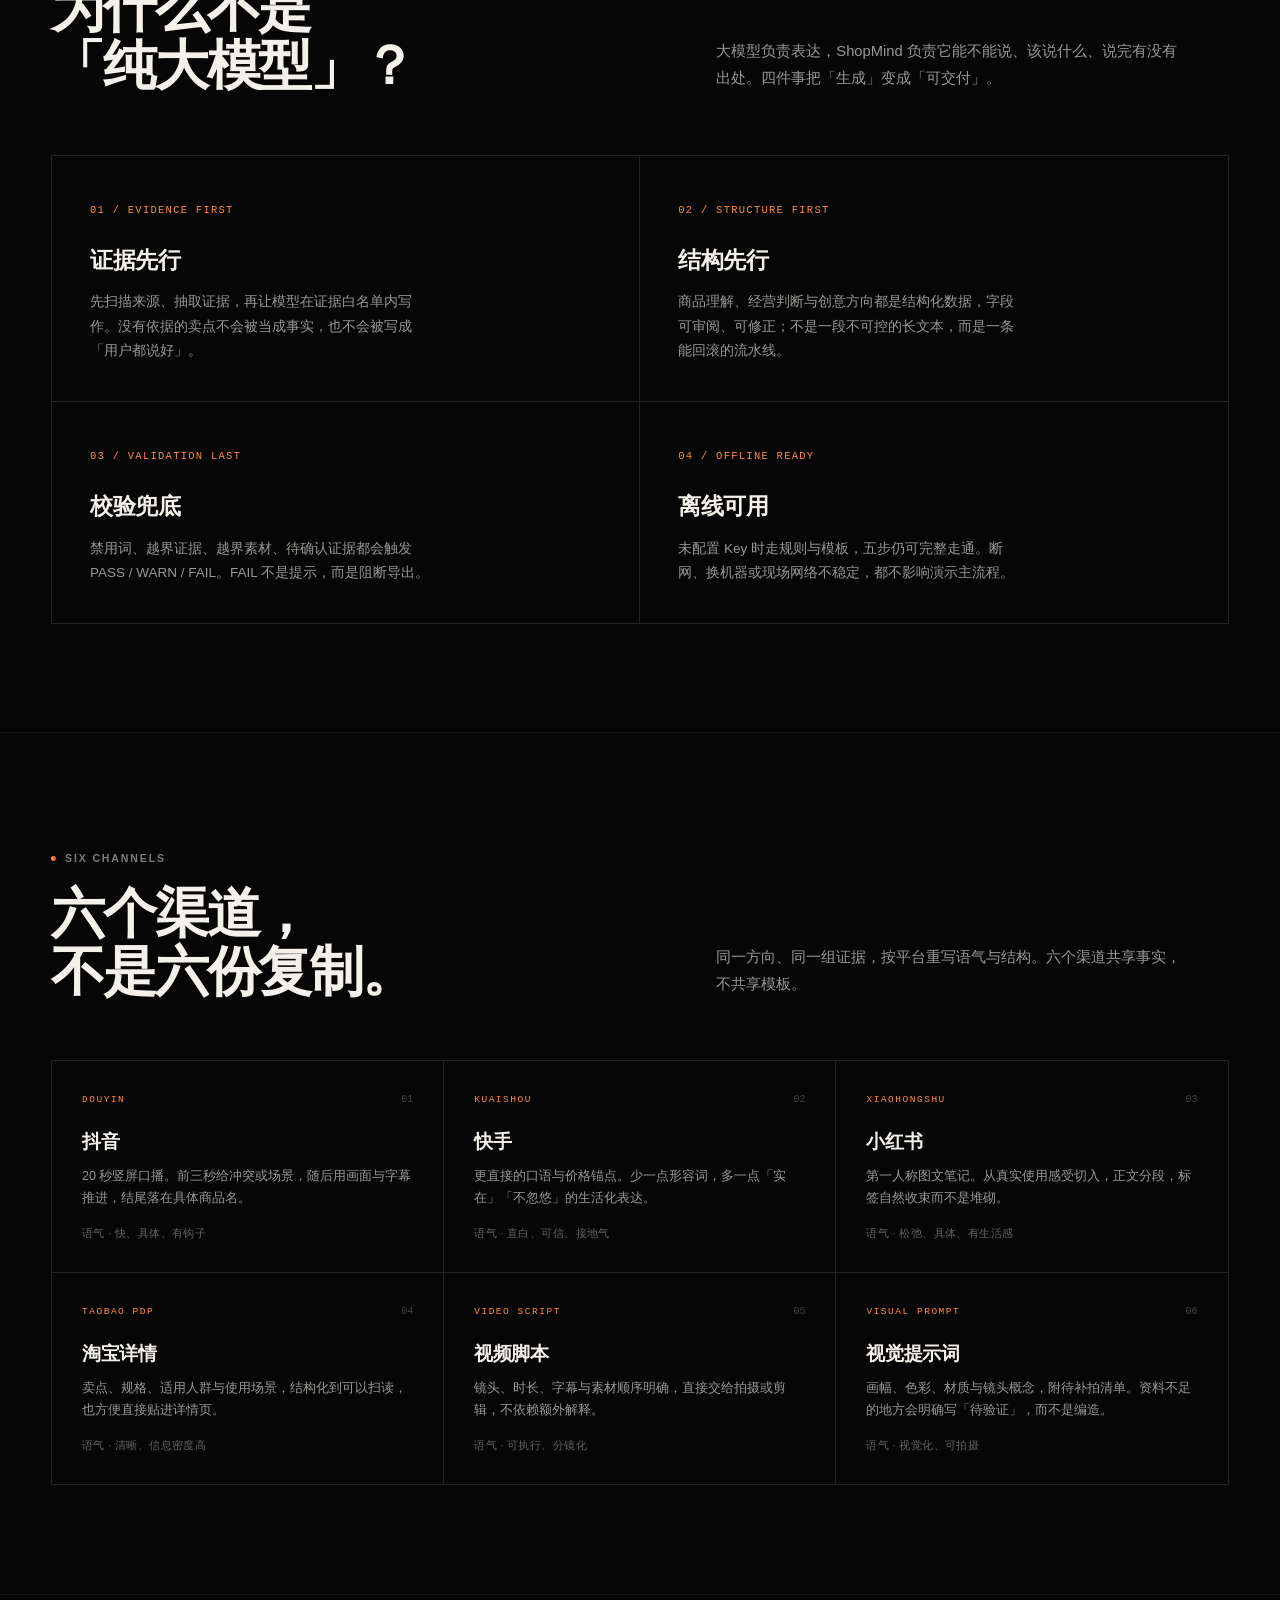
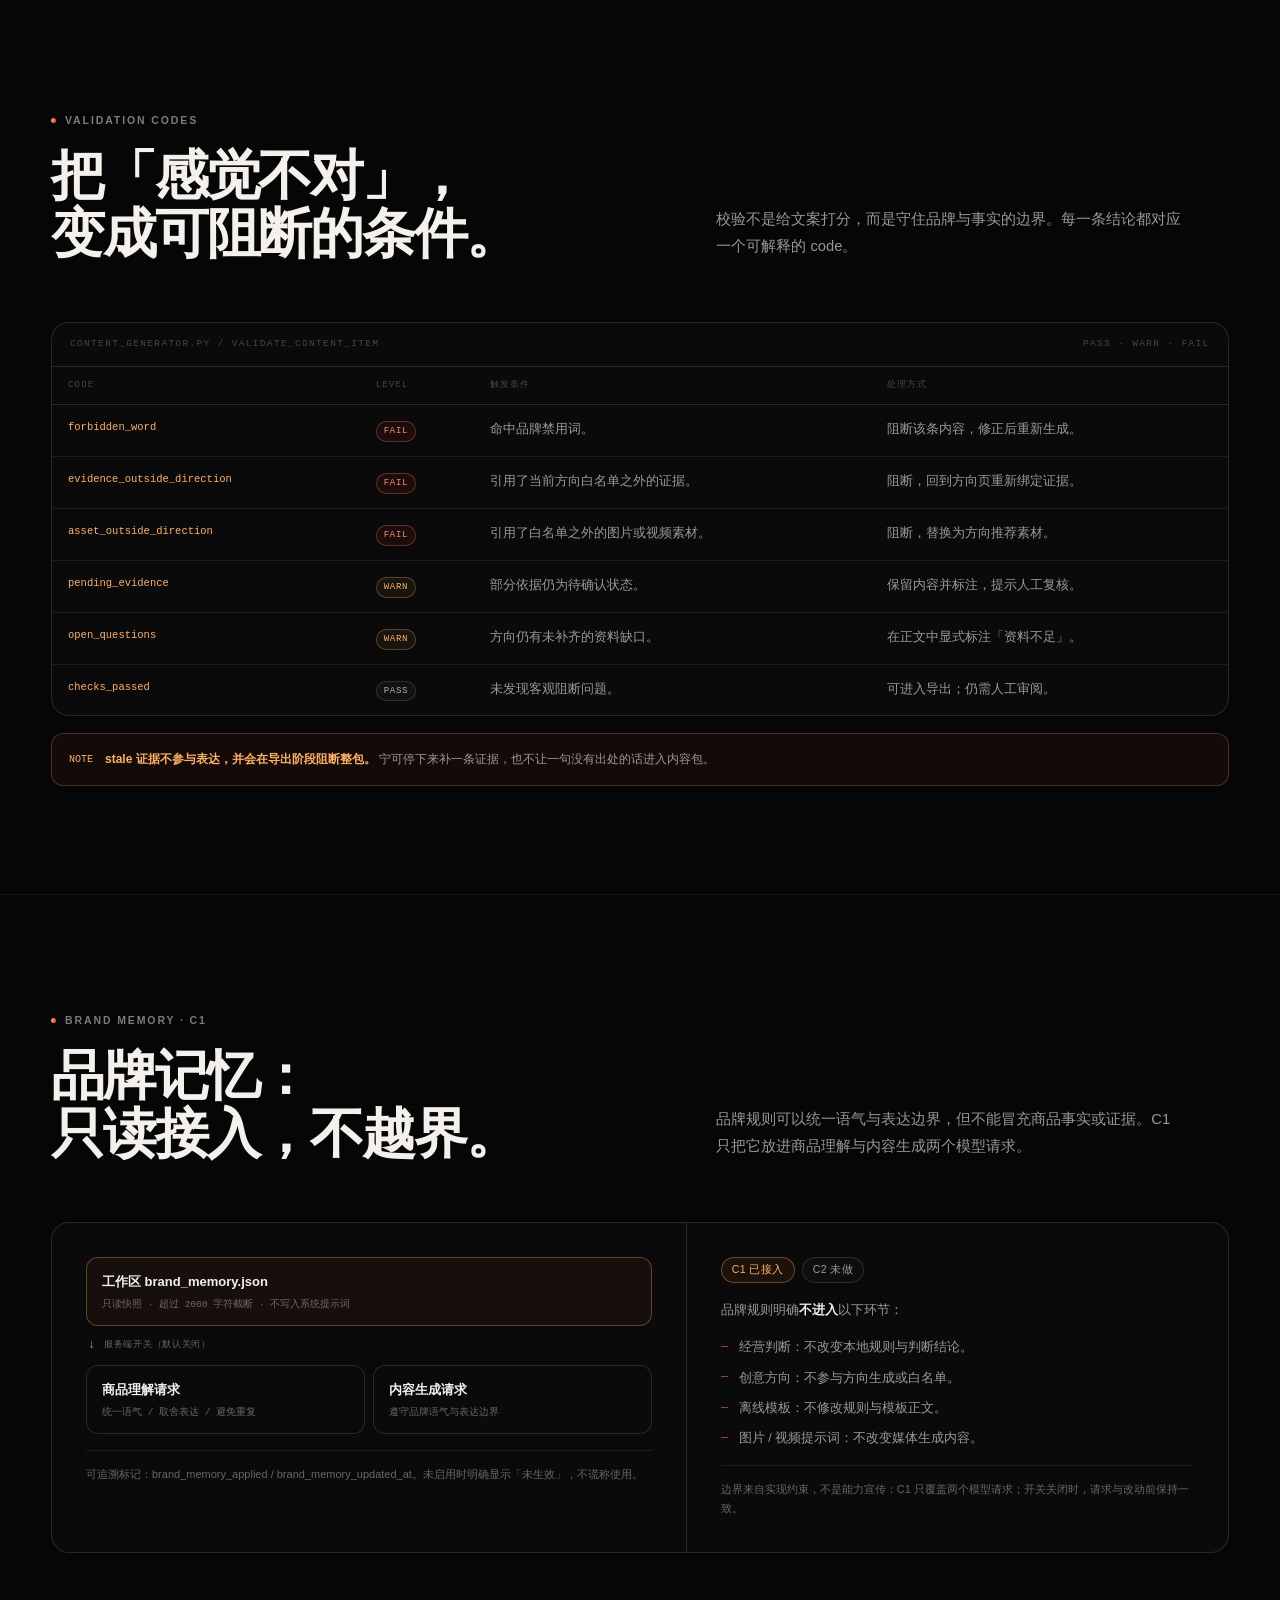
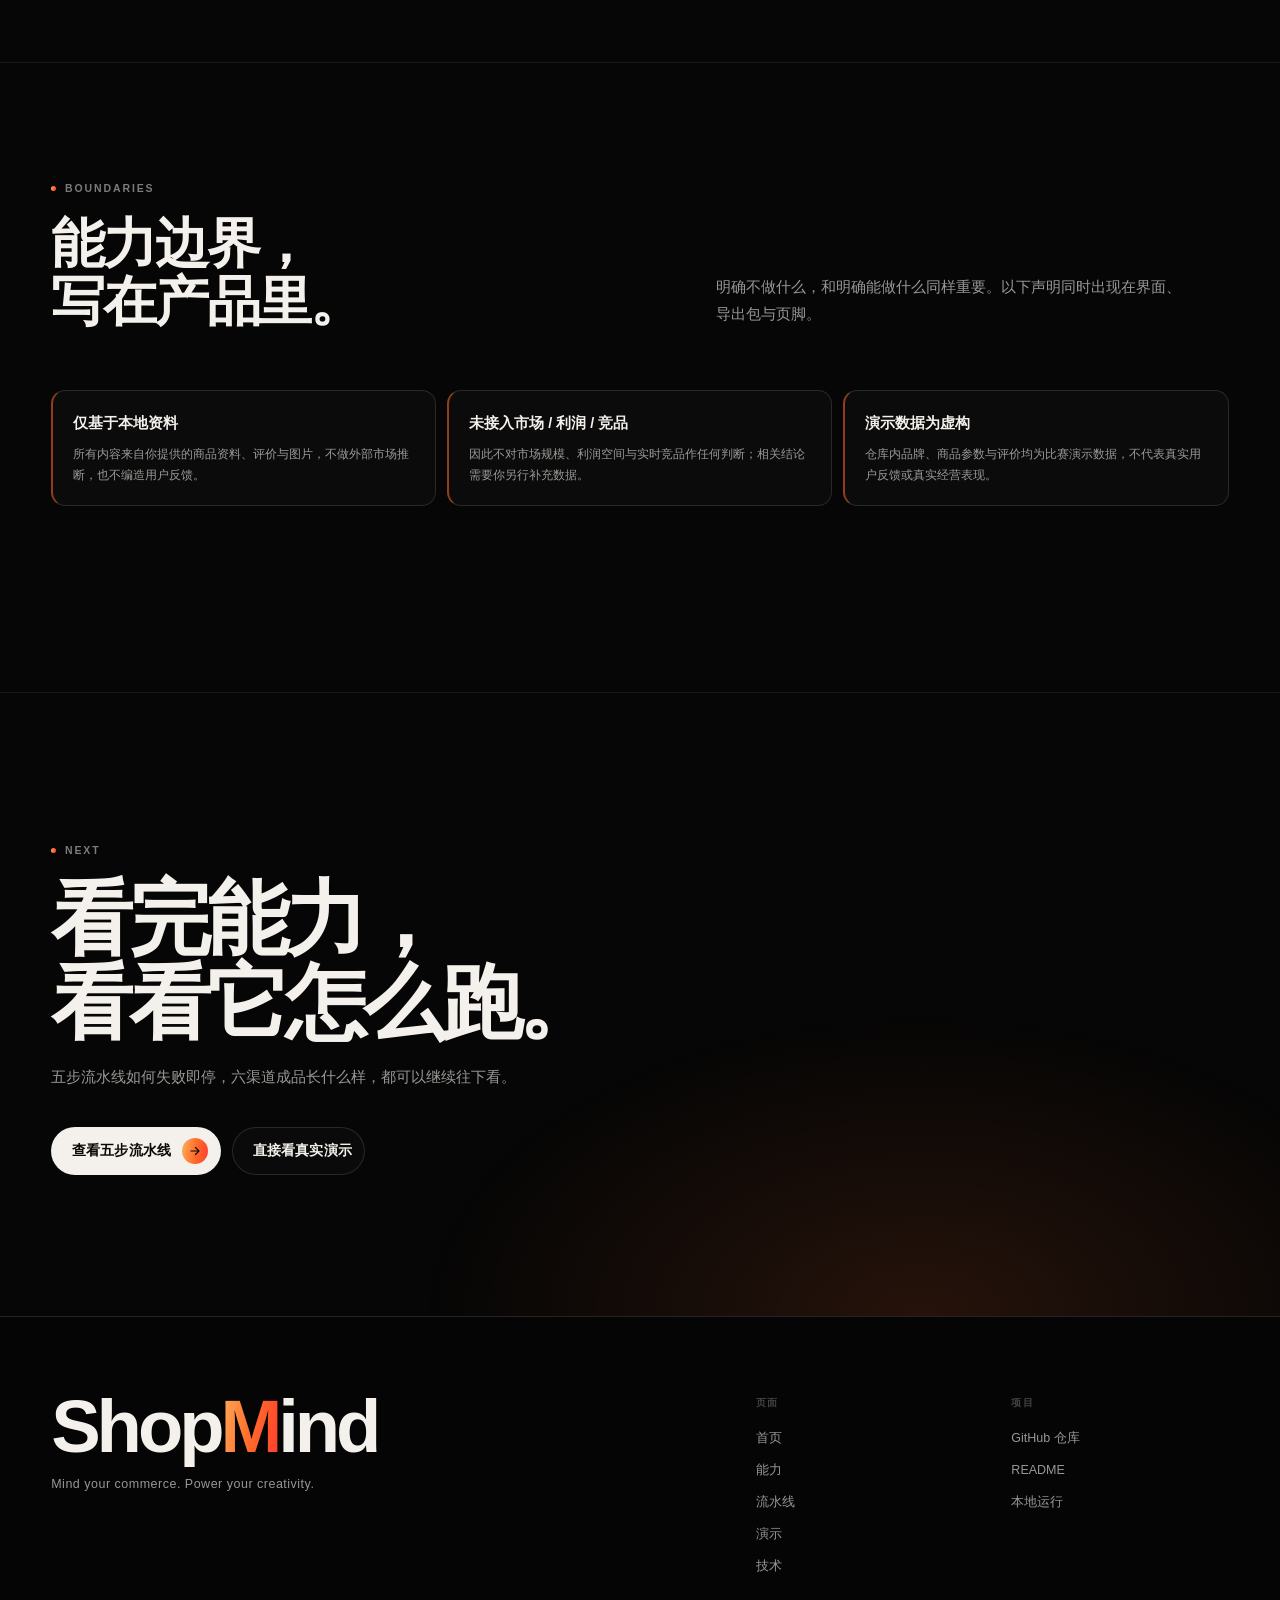
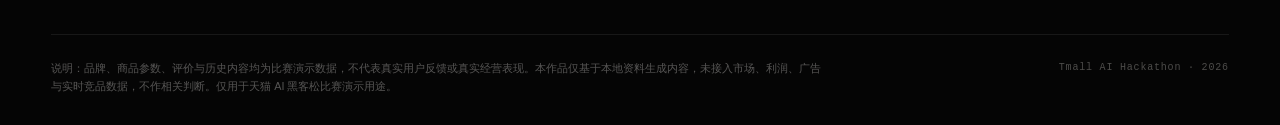
==== commit 7b58ff0e: "docs: 修正品牌标记并重拍演示页截图与录屏 首页 logo 一直是错的。逐像素量了设计真资产 logo.png（431x115）： 真实标记是 4 个两瓣连腰的胶囊 + 1 个中心点、共 9 个弧" ====
--- a/docs/capabilities.html
+++ b/docs/capabilities.html
@@ -7,8 +7,9 @@
 <meta name="description" content="ShopMind 的能力不是「会写文案」，而是证据先行、结构先行、校验兜底：证据状态、六渠道输出、校验码、品牌记忆 C1 边界与合规声明。">
 <meta name="theme-color" content="#060606">
 <meta name="view-transition" content="same-origin">
-<link rel="icon" href="./assets/favicon.svg" type="image/svg+xml">
-<link rel="apple-touch-icon" href="./assets/favicon-192.png">
+<link rel="icon" href="./assets/brand/favicon.svg" type="image/svg+xml">
+<link rel="icon" href="./assets/brand/favicon-32.png" sizes="32x32" type="image/png">
+<link rel="apple-touch-icon" href="./assets/brand/favicon-192.png">
 <link rel="preload" href="./assets/fonts/michroma-latin.woff2" as="font" type="font/woff2" crossorigin>
 <link rel="stylesheet" href="./assets/site.css">
 </head>
@@ -37,14 +38,7 @@
     <div class="header-right">
       <a class="header-gh" href="https://github.com/halou02/shopmind-demo" target="_blank" rel="noopener">GitHub</a>
       <a class="node-logo" href="index.html" aria-label="ShopMind 首页">
-        <svg width="22" height="22" viewBox="0 0 96 96" fill="none" aria-hidden="true">
-          <defs><linearGradient id="nl" x1="0" y1="0" x2="1" y2="1"><stop offset="0" stop-color="#ffb15c"/><stop offset=".54" stop-color="#ff6a2a"/><stop offset="1" stop-color="#ff3d2e"/></linearGradient></defs>
-          <circle cx="48" cy="27" r="10" fill="url(#nl)"/>
-          <circle cx="27" cy="61" r="8" fill="url(#nl)" opacity=".82"/>
-          <circle cx="69" cy="61" r="8" fill="url(#nl)" opacity=".9"/>
-          <circle cx="48" cy="47" r="5.5" fill="#ffe0c2"/>
-          <circle cx="36" cy="38" r="4" fill="url(#nl)" opacity=".7"/>
-        </svg>
+        <img src="./assets/brand/mark.png" width="22" height="22" alt="" aria-hidden="true" class="node-logo-img">
       </a>
     </div>
   </div>
--- a/docs/assets/site.css
+++ b/docs/assets/site.css
@@ -182,6 +182,7 @@
   display:grid;place-items:center;
   transition:border-color .22s,transform .35s var(--ease),background .22s;
 }
+.node-logo img{display:block;width:22px;height:22px}
 .node-logo:hover{border-color:rgba(255,106,42,.68);background:rgba(255,106,42,.06);transform:rotate(9deg)}
 @media(max-width:980px){
   .desktop-nav,.header-gh{display:none}
@@ -810,6 +811,15 @@
   padding-bottom:clamp(32px,4vw,52px);border-bottom:1px solid var(--line-soft);
 }
 .footer-word{margin:0;font-size:clamp(38px,5.8vw,76px);font-weight:900;line-height:.9;letter-spacing:-.055em}
+/* the markup has carried <span class="wm-m"> in all five footers, but the only
+   .wm-m rules were scoped to .hero-wordmark, so it never actually rendered */
+.footer-word .wm-m{
+  background:var(--grad);
+  -webkit-background-clip:text;background-clip:text;color:transparent;
+}
+@supports not ((-webkit-background-clip:text) or (background-clip:text)){
+  .footer-word .wm-m{color:var(--orange-deep);background:none}
+}
 .footer-line{margin-top:14px;font-size:12.5px;letter-spacing:.04em;color:var(--muted)}
 .footer-cols{display:grid;grid-template-columns:1fr 1fr;gap:clamp(20px,3vw,44px)}
 .footer-label{margin:0 0 12px;font-size:10px;font-weight:700;letter-spacing:.18em;text-transform:uppercase;color:var(--ghost)}
@@ -1335,7 +1345,7 @@
 }
 .intro.is-out{opacity:0}
 .intro-mark{animation:introMark 1.05s var(--ease-out-expo) both}
-.intro-mark svg{filter:drop-shadow(0 0 26px rgba(255,106,42,.5))}
+.intro-mark svg,.intro-mark img{filter:drop-shadow(0 0 26px rgba(255,106,42,.5))}
 @keyframes introMark{
   from{opacity:0;transform:scale(.72) translateY(10px)}
   to{opacity:1;transform:none}
